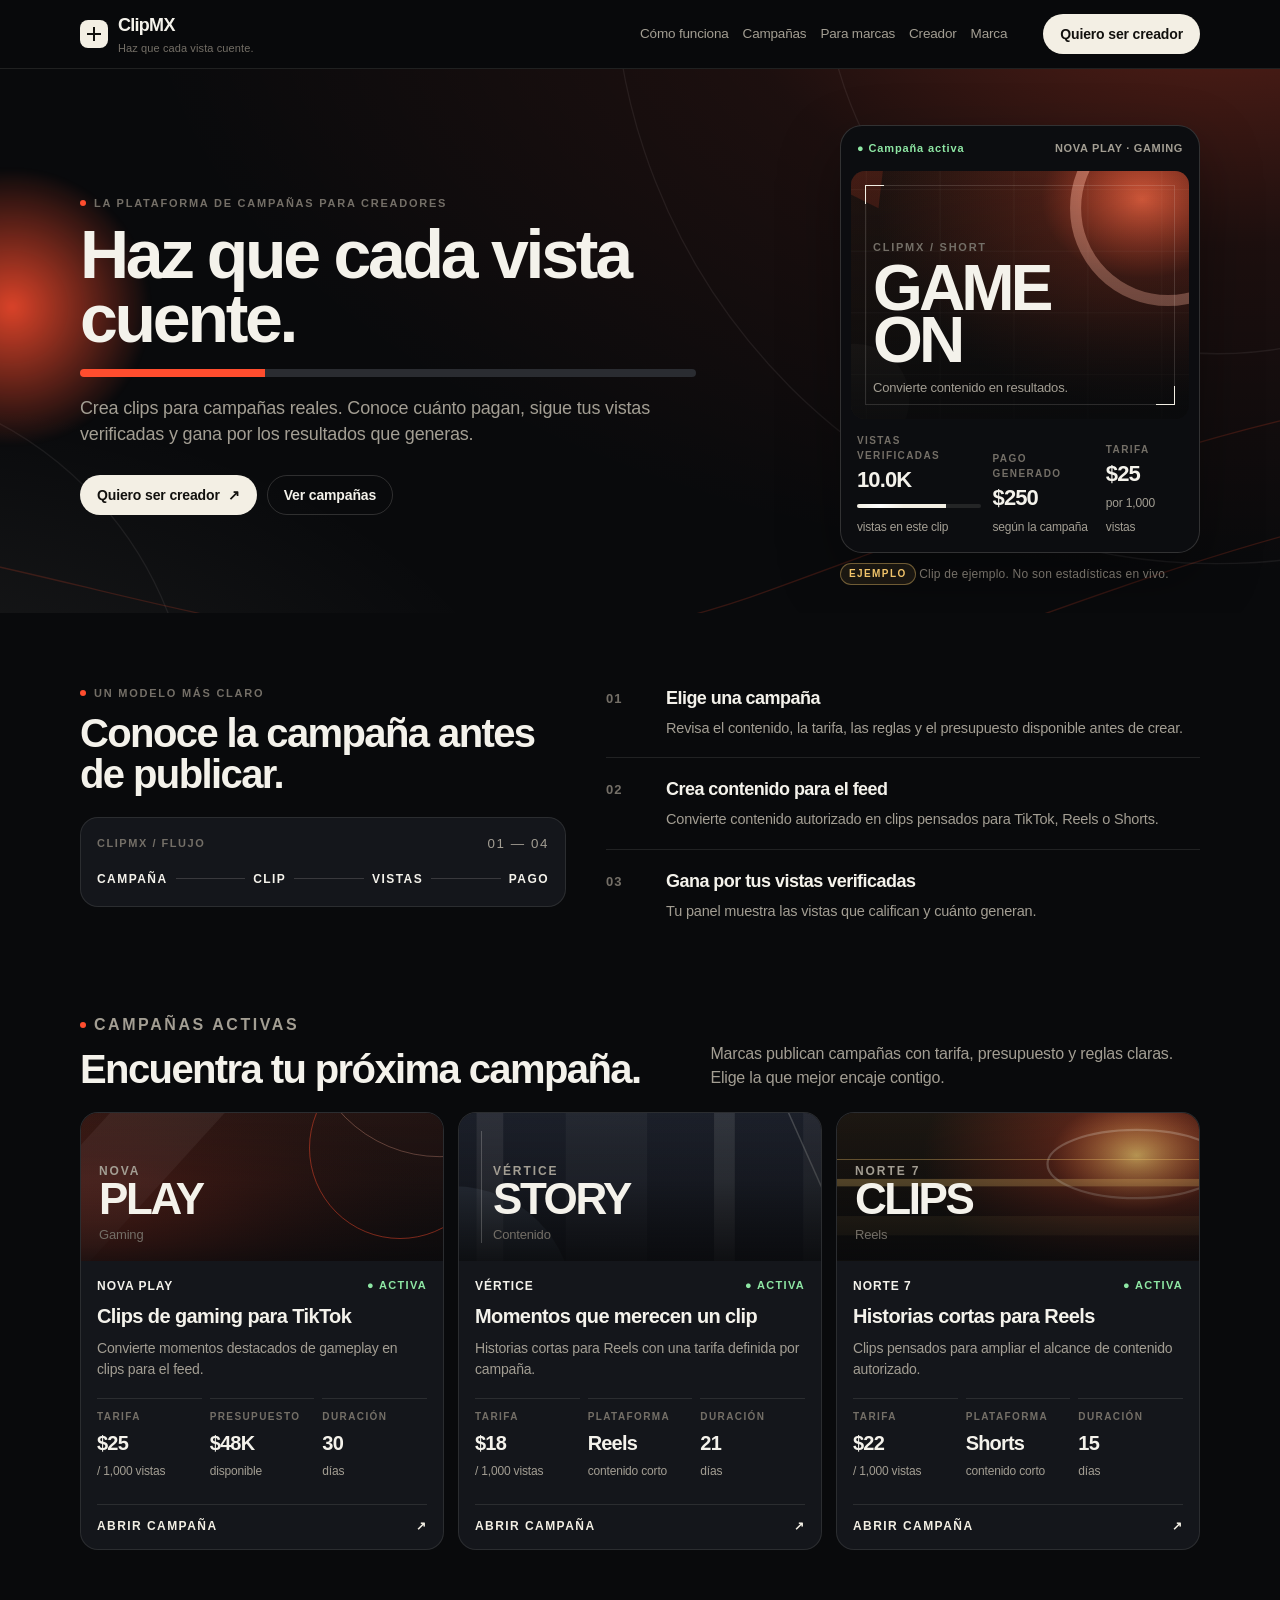
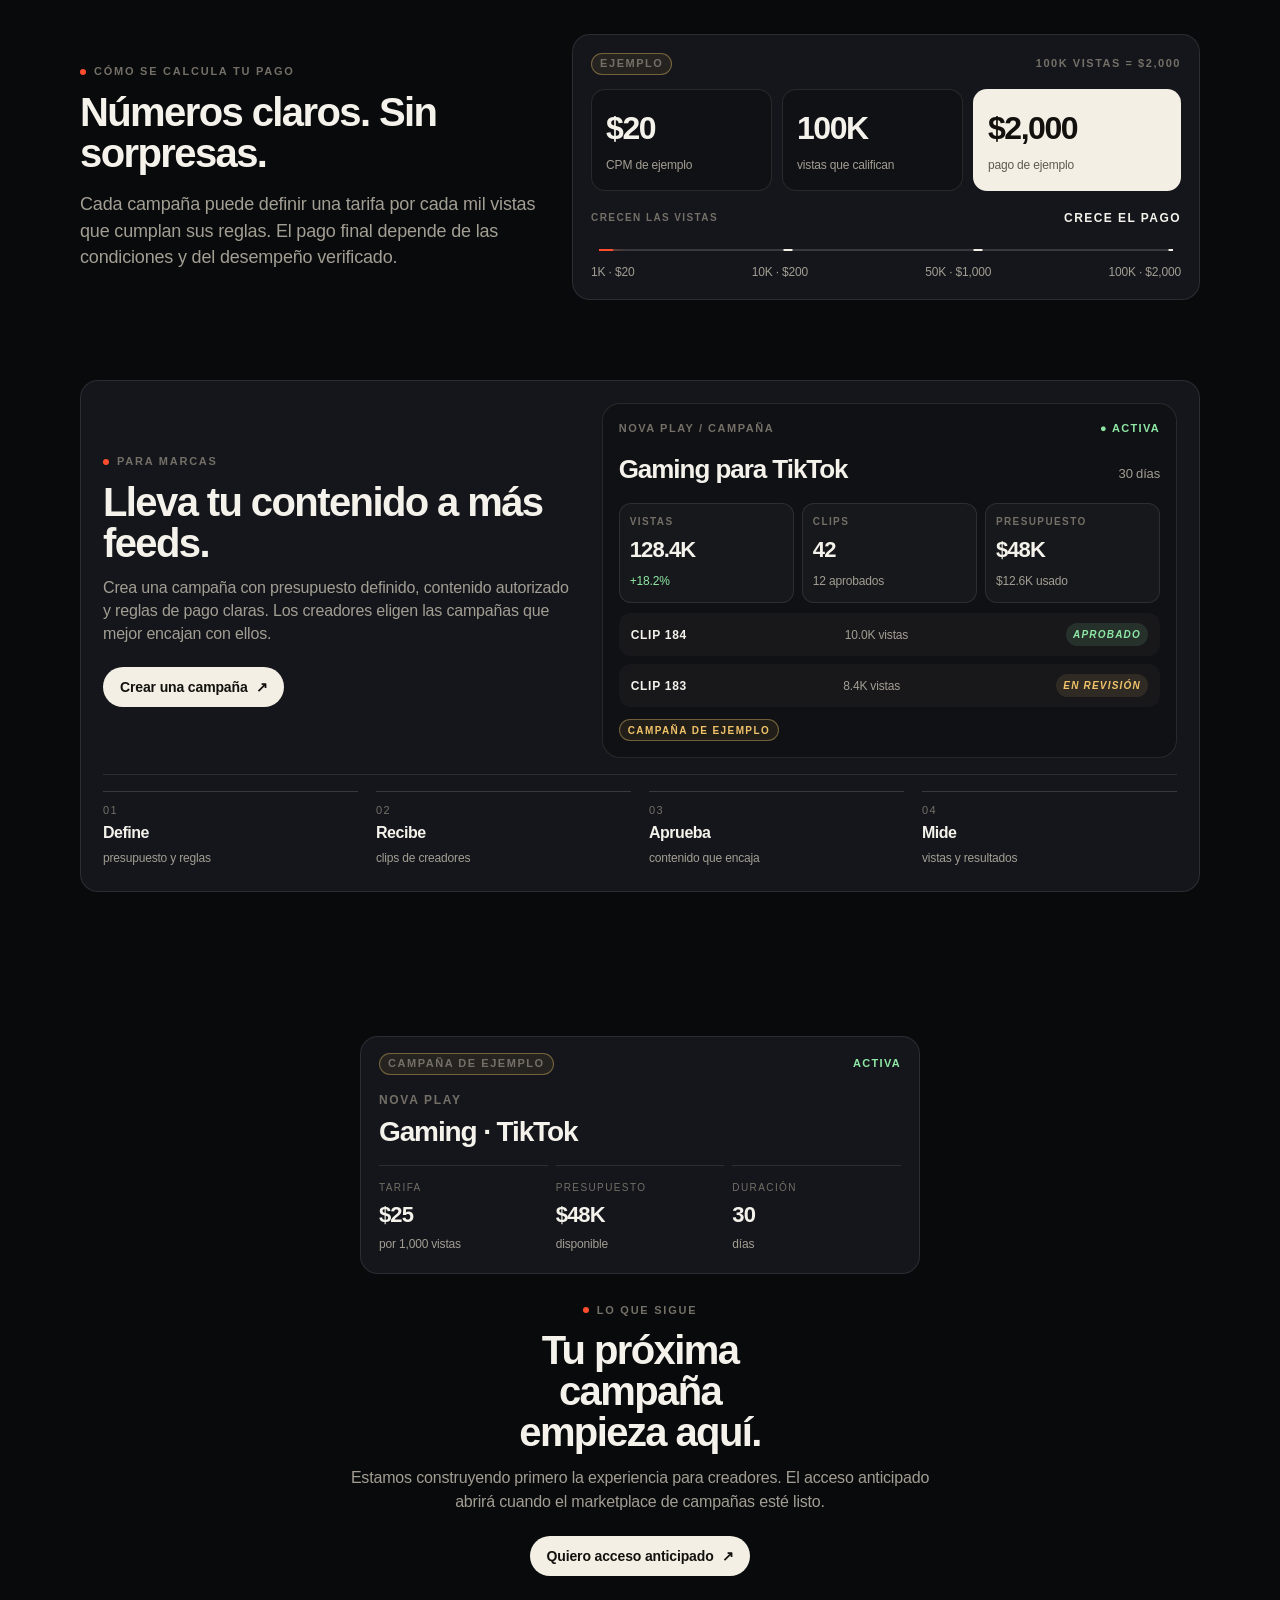
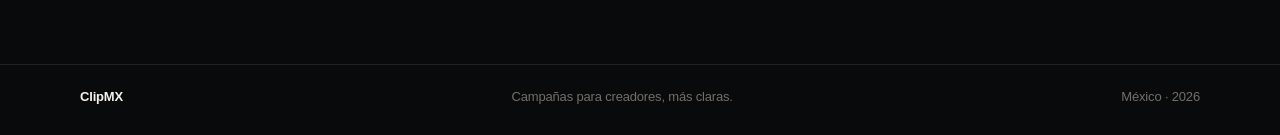
==== index.html @ 275eb9d6 "El creador envía un clip y la marca puede aprobarlo o rechazarlo." ====
<!DOCTYPE html>
<html lang="es">
<head>
  <meta charset="utf-8">
  <meta name="viewport" content="width=device-width, initial-scale=1">
  <title>ClipMX | Haz que cada vista cuente</title>
  <link rel="stylesheet" href="styles.css?v=7">
<style>
  .move-proof { height: 8px; border-radius: 99px; background: #2a2c31; overflow: hidden; margin: 18px 0 0; }
  .move-proof span { display: block; height: 100%; width: 30%; background: #ff4d2e; animation: proof 2.4s ease-in-out infinite; }
  @keyframes proof { 0% { transform: translateX(0); } 50% { transform: translateX(230%); } 100% { transform: translateX(0); } }
</style>
</head>
<body>
  <header class="site-header">
    <div class="wrap">
      <a class="brand" href="index.html" aria-label="ClipMX, inicio">
        <span class="brand-mark" aria-hidden="true">
          <svg width="14" height="14" viewBox="0 0 14 14" fill="none"><path d="M6 0h2v14H6zM0 6h14v2H0z" fill="currentColor"/></svg>
        </span>
        <span>
          <span class="brand-name">ClipMX</span>
          <span class="brand-tag">Haz que cada vista cuente.</span>
        </span>
      </a>
      <nav class="nav-links" aria-label="Principal">
        <a href="#how">Cómo funciona</a>
        <a href="#campaigns">Campañas</a>
        <a href="#brands">Para marcas</a>
        <a href="creador.html">Creador</a>
        <a href="marca.html">Marca</a>
      </nav>
      <a class="btn btn-primary header-cta" href="creador.html#campanas">Quiero ser creador</a>
    </div>
  </header>

  <main>
    <section class="hero" id="top">
      <div class="drift drift-hero" aria-hidden="true">
        <svg viewBox="0 0 1600 900" preserveAspectRatio="xMidYMid slice" xmlns="http://www.w3.org/2000/svg">
          <defs>
            <radialGradient id="heroBloom" cx="78%" cy="18%" r="52%">
              <stop offset="0%" stop-color="#ff4d2e" stop-opacity="0.34"/>
              <stop offset="46%" stop-color="#ff4d2e" stop-opacity="0.08"/>
              <stop offset="100%" stop-color="#ff4d2e" stop-opacity="0"/>
            </radialGradient>
            <radialGradient id="heroCool" cx="12%" cy="88%" r="48%">
              <stop offset="0%" stop-color="#f3efe4" stop-opacity="0.09"/>
              <stop offset="70%" stop-color="#f3efe4" stop-opacity="0"/>
            </radialGradient>
          </defs>
          <rect width="1600" height="900" fill="#090a0c"/>
          <rect width="1600" height="900" fill="url(#heroBloom)"/>
          <rect width="1600" height="900" fill="url(#heroCool)"/>
          <g fill="none" stroke="#f4f2eb" stroke-opacity="0.07">
            <circle cx="1240" cy="160" r="460"/>
            <circle cx="1240" cy="160" r="300"/>
            <circle cx="180" cy="760" r="280"/>
          </g>
          <g stroke="#ff4d2e" stroke-opacity="0.18" fill="none">
            <path d="M-40 620 C 280 520, 520 780, 900 640 S 1500 420, 1700 560"/>
            <path d="M-40 700 C 300 600, 560 860, 940 720 S 1520 500, 1700 640"/>
          </g>
        </svg>
      </div>
      <div class="wrap hero-grid">
        <div>
          <p class="kicker"><i></i>La plataforma de campañas para creadores</p>
          <h1>Haz que cada vista cuente.</h1>
          <div class="move-proof" aria-hidden="true"><span></span></div>
          <p class="lead">Crea clips para campañas reales. Conoce cuánto pagan, sigue tus vistas verificadas y gana por los resultados que generas.</p>
          <div class="actions">
            <a class="btn btn-primary" href="creador.html#campanas">Quiero ser creador <span>↗</span></a>
            <a class="btn btn-ghost" href="#campaigns">Ver campañas</a>
          </div>
        </div>
        <div class="film">
          <article class="film-card" aria-label="Clip de ejemplo, no son estadísticas en vivo">
            <div class="film-top">
              <span>● Campaña activa</span>
              <b>NOVA PLAY · GAMING</b>
            </div>
            <div class="film-scene">
              <div class="drift drift-film" aria-hidden="true">
                <svg viewBox="0 0 900 700" preserveAspectRatio="xMidYMid slice" xmlns="http://www.w3.org/2000/svg">
                  <defs>
                    <linearGradient id="filmBase" x1="0" y1="0" x2="1" y2="1">
                      <stop offset="0%" stop-color="#2a1612"/>
                      <stop offset="48%" stop-color="#14110f"/>
                      <stop offset="100%" stop-color="#0b0c0e"/>
                    </linearGradient>
                    <radialGradient id="filmOrb" cx="72%" cy="28%" r="48%">
                      <stop offset="0%" stop-color="#ff6a45" stop-opacity="0.85"/>
                      <stop offset="38%" stop-color="#ff4d2e" stop-opacity="0.22"/>
                      <stop offset="100%" stop-color="#ff4d2e" stop-opacity="0"/>
                    </radialGradient>
                  </defs>
                  <rect width="900" height="700" fill="url(#filmBase)"/>
                  <rect width="900" height="700" fill="url(#filmOrb)"/>
                  <g stroke="#f4f2eb" stroke-opacity="0.08">
                    <path d="M0 80 H900 M0 180 H900 M0 280 H900 M0 380 H900 M0 480 H900 M0 580 H900"/>
                    <path d="M80 0 V700 M200 0 V700 M320 0 V700 M440 0 V700 M560 0 V700 M680 0 V700 M800 0 V700"/>
                  </g>
                  <circle cx="690" cy="210" r="150" fill="none" stroke="#ffb199" stroke-opacity="0.45" stroke-width="18"/>
                  <circle cx="180" cy="520" r="90" fill="#f3efe4" fill-opacity="0.05"/>
                  <path d="M40 120 L240 40 L220 210 Z" fill="#ff4d2e" fill-opacity="0.16"/>
                </svg>
              </div>
              <div class="drift-veil" aria-hidden="true"></div>
              <div class="finder" aria-hidden="true"></div>
              <div class="film-copy">
                <span>CLIPMX / SHORT</span>
                <strong>GAME<br>ON</strong>
                <small>Convierte contenido en resultados.</small>
              </div>
            </div>
            <div class="film-bottom">
              <div class="metric">
                <span class="metric-label">Vistas verificadas</span>
                <strong>10.0K</strong>
                <div class="meter" aria-hidden="true"><span style="width:72%"></span></div>
                <small>vistas en este clip</small>
              </div>
              <div class="metric">
                <span class="metric-label">Pago generado</span>
                <strong>$250</strong>
                <small>según la campaña</small>
              </div>
              <div class="metric">
                <span class="metric-label">Tarifa</span>
                <strong>$25</strong>
                <small>por 1,000 vistas</small>
              </div>
            </div>
          </article>
          <p class="example-note"><span class="stamp">EJEMPLO</span> Clip de ejemplo. No son estadísticas en vivo.</p>
        </div>
      </div>
    </section>

    <section class="section" id="how">
      <div class="wrap section-intro">
        <div>
          <p class="kicker"><i></i>Un modelo más claro</p>
          <h2>Conoce la campaña antes de publicar.</h2>
          <div class="flow-card" aria-label="Flujo de ClipMX">
            <div class="flow-head">
              <span>CLIPMX / FLUJO</span>
              <small>01 — 04</small>
            </div>
            <div class="flow-track">
              <span>CAMPAÑA</span><i></i>
              <span>CLIP</span><i></i>
              <span>VISTAS</span><i></i>
              <span>PAGO</span>
            </div>
          </div>
        </div>
        <div class="steps">
          <article class="step">
            <span>01</span>
            <div>
              <h3>Elige una campaña</h3>
              <p>Revisa el contenido, la tarifa, las reglas y el presupuesto disponible antes de crear.</p>
            </div>
          </article>
          <article class="step">
            <span>02</span>
            <div>
              <h3>Crea contenido para el feed</h3>
              <p>Convierte contenido autorizado en clips pensados para TikTok, Reels o Shorts.</p>
            </div>
          </article>
          <article class="step">
            <span>03</span>
            <div>
              <h3>Gana por tus vistas verificadas</h3>
              <p>Tu panel muestra las vistas que califican y cuánto generan.</p>
            </div>
          </article>
        </div>
      </div>
    </section>

    <section class="section" id="campaigns" style="padding-top:0">
      <div class="wrap">
        <div class="split-head">
          <div>
            <p class="kicker"><i></i>Campañas activas</p>
            <h2>Encuentra tu próxima campaña.</h2>
          </div>
          <p class="quiet">Marcas publican campañas con tarifa, presupuesto y reglas claras. Elige la que mejor encaje contigo.</p>
        </div>
        <div class="cards-3">
          <a class="campaign linked" id="nova" href="campana-nova.html">
            <div class="cover cover-nova">
              <div class="drift drift-nova" aria-hidden="true">
                <svg viewBox="0 0 800 520" preserveAspectRatio="xMidYMid slice" xmlns="http://www.w3.org/2000/svg">
                  <defs>
                    <radialGradient id="novaGlow" cx="20%" cy="80%" r="70%">
                      <stop offset="0%" stop-color="#ff4d2e" stop-opacity="0.7"/>
                      <stop offset="55%" stop-color="#7a2418" stop-opacity="0.25"/>
                      <stop offset="100%" stop-color="#100c0b" stop-opacity="0"/>
                    </radialGradient>
                    <linearGradient id="novaBase" x1="0" y1="0" x2="1" y2="1">
                      <stop offset="0%" stop-color="#3a1c16"/>
                      <stop offset="100%" stop-color="#100e10"/>
                    </linearGradient>
                  </defs>
                  <rect width="800" height="520" fill="url(#novaBase)"/>
                  <rect width="800" height="520" fill="url(#novaGlow)"/>
                  <g fill="none" stroke="#ffb199" stroke-opacity="0.45">
                    <circle cx="640" cy="40" r="180"/>
                    <circle cx="640" cy="40" r="120"/>
                    <circle cx="640" cy="40" r="60"/>
                  </g>
                  <path d="M-40 420 L360 -20 L460 40 L60 480 Z" fill="#f3efe4" fill-opacity="0.06"/>
                </svg>
              </div>
              <span>NOVA</span>
              <strong>PLAY</strong>
              <em>Gaming</em>
            </div>
            <div class="campaign-body">
              <div class="meta-row">
                <span>NOVA PLAY</span>
                <b class="live">● ACTIVA</b>
              </div>
              <h3>Clips de gaming para TikTok</h3>
              <p class="blurb">Convierte momentos destacados de gameplay en clips para el feed.</p>
              <div class="data">
                <div><small>TARIFA</small><strong>$25</strong><span>/ 1,000 vistas</span></div>
                <div><small>PRESUPUESTO</small><strong>$48K</strong><span>disponible</span></div>
                <div><small>DURACIÓN</small><strong>30</strong><span>días</span></div>
              </div>
              <span class="open-link"><span>ABRIR CAMPAÑA</span><b>↗</b></span>
            </div>
          </a>
          <a class="campaign linked" id="vertice" href="campana-vertice.html">
            <div class="cover cover-vertice">
              <div class="drift drift-vertice" aria-hidden="true">
                <svg viewBox="0 0 800 520" preserveAspectRatio="xMidYMid slice" xmlns="http://www.w3.org/2000/svg">
                  <defs>
                    <linearGradient id="verticeBase" x1="0" y1="0" x2="0" y2="1">
                      <stop offset="0%" stop-color="#222733"/>
                      <stop offset="100%" stop-color="#101218"/>
                    </linearGradient>
                  </defs>
                  <rect width="800" height="520" fill="url(#verticeBase)"/>
                  <g fill="#f4f2eb">
                    <rect x="40" y="-40" width="70" height="640" fill-opacity="0.05"/>
                    <rect x="180" y="-80" width="36" height="700" fill-opacity="0.08"/>
                    <rect x="300" y="-20" width="110" height="600" fill-opacity="0.04"/>
                    <rect x="500" y="-60" width="28" height="680" fill-opacity="0.1"/>
                    <rect x="620" y="-30" width="90" height="620" fill-opacity="0.05"/>
                  </g>
                  <circle cx="150" cy="420" r="160" fill="#9eb0c8" fill-opacity="0.12"/>
                  <path d="M520 -20 L760 520" stroke="#f4f2eb" stroke-opacity="0.2" stroke-width="2"/>
                </svg>
              </div>
              <span>VÉRTICE</span>
              <strong>STORY</strong>
              <em>Contenido</em>
            </div>
            <div class="campaign-body">
              <div class="meta-row">
                <span>VÉRTICE</span>
                <b class="live">● ACTIVA</b>
              </div>
              <h3>Momentos que merecen un clip</h3>
              <p class="blurb">Historias cortas para Reels con una tarifa definida por campaña.</p>
              <div class="data">
                <div><small>TARIFA</small><strong>$18</strong><span>/ 1,000 vistas</span></div>
                <div><small>PLATAFORMA</small><strong>Reels</strong><span>contenido corto</span></div>
                <div><small>DURACIÓN</small><strong>21</strong><span>días</span></div>
              </div>
              <span class="open-link"><span>ABRIR CAMPAÑA</span><b>↗</b></span>
            </div>
          </a>
          <a class="campaign linked" id="norte" href="campana-norte.html">
            <div class="cover cover-norte">
              <div class="drift drift-norte" aria-hidden="true">
                <svg viewBox="0 0 800 520" preserveAspectRatio="xMidYMid slice" xmlns="http://www.w3.org/2000/svg">
                  <defs>
                    <linearGradient id="norteSky" x1="0" y1="0" x2="0" y2="1">
                      <stop offset="0%" stop-color="#2a2118"/>
                      <stop offset="55%" stop-color="#14110e"/>
                      <stop offset="100%" stop-color="#0d0c0b"/>
                    </linearGradient>
                    <radialGradient id="norteSun" cx="70%" cy="42%" r="36%">
                      <stop offset="0%" stop-color="#f0c36a" stop-opacity="0.85"/>
                      <stop offset="40%" stop-color="#ff4d2e" stop-opacity="0.25"/>
                      <stop offset="100%" stop-color="#ff4d2e" stop-opacity="0"/>
                    </radialGradient>
                  </defs>
                  <rect width="800" height="520" fill="url(#norteSky)"/>
                  <rect width="800" height="520" fill="url(#norteSun)"/>
                  <g fill="#f0c36a">
                    <rect x="-40" y="250" width="900" height="10" fill-opacity="0.35"/>
                    <rect x="-40" y="300" width="900" height="26" fill-opacity="0.12"/>
                    <rect x="-40" y="360" width="900" height="8" fill-opacity="0.28"/>
                    <rect x="-40" y="410" width="900" height="48" fill-opacity="0.08"/>
                  </g>
                  <ellipse cx="560" cy="230" rx="120" ry="46" fill="none" stroke="#f3efe4" stroke-opacity="0.25" stroke-width="3"/>
                </svg>
              </div>
              <span>NORTE 7</span>
              <strong>CLIPS</strong>
              <em>Reels</em>
            </div>
            <div class="campaign-body">
              <div class="meta-row">
                <span>NORTE 7</span>
                <b class="live">● ACTIVA</b>
              </div>
              <h3>Historias cortas para Reels</h3>
              <p class="blurb">Clips pensados para ampliar el alcance de contenido autorizado.</p>
              <div class="data">
                <div><small>TARIFA</small><strong>$22</strong><span>/ 1,000 vistas</span></div>
                <div><small>PLATAFORMA</small><strong>Shorts</strong><span>contenido corto</span></div>
                <div><small>DURACIÓN</small><strong>15</strong><span>días</span></div>
              </div>
              <span class="open-link"><span>ABRIR CAMPAÑA</span><b>↗</b></span>
            </div>
          </a>
        </div>
      </div>
    </section>

    <section class="section" id="earnings" style="padding-top:12px">
      <div class="wrap earn-grid">
        <div>
          <p class="kicker"><i></i>Cómo se calcula tu pago</p>
          <h2>Números claros. Sin sorpresas.</h2>
          <p class="lead">Cada campaña puede definir una tarifa por cada mil vistas que cumplan sus reglas. El pago final depende de las condiciones y del desempeño verificado.</p>
        </div>
        <div class="panel rate-board">
          <div class="flow-head" style="margin-bottom:14px">
            <span class="stamp">EJEMPLO</span>
            <span>100K vistas = $2,000</span>
          </div>
          <div class="rate-grid">
            <div class="rate-cell"><strong>$20</strong><small>CPM de ejemplo</small></div>
            <div class="rate-cell"><strong>100K</strong><small>vistas que califican</small></div>
            <div class="rate-cell rate-total"><strong>$2,000</strong><small>pago de ejemplo</small></div>
          </div>
          <div class="scale">
            <div class="scale-head"><span>Crecen las vistas</span><b>CRECE EL PAGO</b></div>
            <div class="scale-track" aria-hidden="true"><i></i><i></i><i></i><i></i></div>
            <div class="scale-labels">
              <span>1K · $20</span>
              <span>10K · $200</span>
              <span>50K · $1,000</span>
              <span>100K · $2,000</span>
            </div>
          </div>
        </div>
      </div>
    </section>

    <section class="section" id="brands" style="padding-top:8px">
      <div class="wrap panel brand-block">
        <div class="brand-grid">
          <div class="brand-copy">
            <p class="kicker"><i></i>Para marcas</p>
            <h2>Lleva tu contenido a más feeds.</h2>
            <p class="lead">Crea una campaña con presupuesto definido, contenido autorizado y reglas de pago claras. Los creadores eligen las campañas que mejor encajan con ellos.</p>
            <a class="btn btn-primary" href="crear-campana.html">Crear una campaña <span>↗</span></a>
          </div>
          <div class="mini" aria-label="Campaña de ejemplo de NOVA PLAY">
            <div class="mini-top">
              <span>NOVA PLAY / CAMPAÑA</span>
              <b class="live">● ACTIVA</b>
            </div>
            <div class="mini-title">
              <strong>Gaming para TikTok</strong>
              <span>30 días</span>
            </div>
            <div class="mini-metrics">
              <div><small>VISTAS</small><strong>128.4K</strong><span class="delta">+18.2%</span></div>
              <div><small>CLIPS</small><strong>42</strong><span>12 aprobados</span></div>
              <div><small>PRESUPUESTO</small><strong>$48K</strong><span>$12.6K usado</span></div>
            </div>
            <div class="clip-list">
              <div class="clip-row"><b>CLIP 184</b><span>10.0K vistas</span><em class="badge badge-ok">APROBADO</em></div>
              <div class="clip-row"><b>CLIP 183</b><span>8.4K vistas</span><em class="badge badge-wait">EN REVISIÓN</em></div>
            </div>
            <p class="example-note" style="margin-top:12px"><span class="stamp">CAMPAÑA DE EJEMPLO</span></p>
          </div>
        </div>
        <div class="brand-flow">
          <div><span>01</span><strong>Define</strong><small>presupuesto y reglas</small></div>
          <i></i>
          <div><span>02</span><strong>Recibe</strong><small>clips de creadores</small></div>
          <i></i>
          <div><span>03</span><strong>Aprueba</strong><small>contenido que encaja</small></div>
          <i></i>
          <div><span>04</span><strong>Mide</strong><small>vistas y resultados</small></div>
        </div>
      </div>
    </section>

    <section class="section close" id="join">
      <div class="wrap">
        <article class="close-card" aria-label="Campaña de ejemplo">
          <div class="close-top">
            <span class="stamp">CAMPAÑA DE EJEMPLO</span>
            <b class="live">ACTIVA</b>
          </div>
          <div class="close-title">
            <span>NOVA PLAY</span>
            <strong>Gaming · TikTok</strong>
          </div>
          <div class="close-stats">
            <div><small>TARIFA</small><strong>$25</strong><span>por 1,000 vistas</span></div>
            <div><small>PRESUPUESTO</small><strong>$48K</strong><span>disponible</span></div>
            <div><small>DURACIÓN</small><strong>30</strong><span>días</span></div>
          </div>
        </article>
        <p class="kicker" style="justify-content:center"><i></i>Lo que sigue</p>
        <h2>Tu próxima campaña empieza aquí.</h2>
        <p class="quiet">Estamos construyendo primero la experiencia para creadores. El acceso anticipado abrirá cuando el marketplace de campañas esté listo.</p>
        <a class="btn btn-primary" href="mailto:hello@clipmx.mx">Quiero acceso anticipado <span>↗</span></a>
      </div>
    </section>
  </main>

  <footer class="site-footer">
    <div class="wrap">
      <strong>ClipMX</strong>
      <span>Campañas para creadores, más claras.</span>
      <span>México · 2026</span>
    </div>
  </footer>
</body>
</html>
---- styles.css ----
:root {
  --bg: #090a0c;
  --bg-raise: #101114;
  --card: #14161b;
  --card-2: #1b1e24;
  --line: rgba(244, 242, 235, 0.1);
  --line-strong: rgba(244, 242, 235, 0.16);
  --text: #f4f2eb;
  --muted: #a39e93;
  --faint: #746f67;
  --ember: #ff4d2e;
  --good: #8ee7a4;
  --good-dim: rgba(142, 231, 164, 0.12);
  --review: #f0c36a;
  --paper: #f3efe4;
  --ink: #12110e;
  --danger: #ff8b78;
  --sans: Geist, "IBM Plex Sans", "Liberation Sans", sans-serif;
  --max: 1120px;
  --radius: 18px;
  --shadow: 0 24px 60px rgba(0, 0, 0, 0.35);
}

* { box-sizing: border-box; }
html { background: var(--bg); color-scheme: dark; }
body {
  margin: 0;
  min-height: 100vh;
  background:
    radial-gradient(900px 420px at 100% -10%, rgba(255, 77, 46, 0.08), transparent 60%),
    var(--bg);
  color: var(--text);
  font-family: var(--sans);
  font-size: 16px;
  line-height: 1.5;
  letter-spacing: -0.011em;
  -webkit-font-smoothing: antialiased;
}
a { color: inherit; text-decoration: none; }
button { font: inherit; color: inherit; background: none; border: 0; padding: 0; cursor: pointer; }
h1, h2, h3, p { margin: 0; }
strong { font-weight: 620; }

.wrap {
  width: min(var(--max), calc(100% - 64px));
  margin: 0 auto;
}

.kicker {
  display: flex;
  align-items: center;
  gap: 8px;
  margin: 0 0 12px;
  color: var(--faint);
  font-size: 11px;
  font-weight: 620;
  letter-spacing: 0.16em;
  text-transform: uppercase;
}
.kicker i {
  width: 6px;
  height: 6px;
  border-radius: 99px;
  background: var(--ember);
  display: inline-block;
}

h1 {
  font-size: 68px;
  line-height: 0.94;
  font-weight: 560;
  letter-spacing: -0.048em;
}
h2 {
  font-size: 40px;
  line-height: 1.02;
  font-weight: 560;
  letter-spacing: -0.04em;
}
.lead {
  max-width: 42rem;
  margin-top: 18px;
  color: var(--muted);
  font-size: 18px;
  line-height: 1.45;
}

.site-header {
  position: sticky;
  top: 0;
  z-index: 20;
  backdrop-filter: blur(16px);
  background: rgba(9, 10, 12, 0.82);
  border-bottom: 1px solid var(--line);
}
.site-header .wrap {
  height: 68px;
  display: flex;
  align-items: center;
  gap: 28px;
}
.brand {
  display: flex;
  align-items: center;
  gap: 10px;
  flex: 0 0 auto;
}
.brand-mark {
  width: 28px;
  height: 28px;
  border-radius: 8px;
  background: var(--paper);
  color: var(--ink);
  display: grid;
  place-items: center;
}
.brand-name {
  font-weight: 640;
  letter-spacing: -0.04em;
  font-size: 18px;
}
.brand-tag {
  display: block;
  margin-top: 1px;
  color: var(--faint);
  font-size: 11px;
  letter-spacing: 0.01em;
  font-weight: 450;
}
.nav-links {
  display: flex;
  align-items: center;
  gap: 14px;
  margin-left: auto;
}
.nav-links a {
  color: var(--muted);
  font-size: 13.5px;
  font-weight: 500;
  white-space: nowrap;
}
.nav-links a.active,
.nav-links a:hover { color: var(--text); }
.header-cta { margin-left: 8px; }

.btn {
  display: inline-flex;
  align-items: center;
  gap: 8px;
  height: 40px;
  padding: 0 16px;
  border-radius: 999px;
  font-size: 14px;
  font-weight: 600;
  letter-spacing: -0.01em;
  border: 1px solid transparent;
  white-space: nowrap;
}
.btn-primary { background: var(--paper); color: var(--ink); }
.btn-ghost { border-color: var(--line-strong); color: var(--text); background: transparent; }
.btn-danger { border-color: rgba(255, 139, 120, 0.45); color: var(--danger); }
.btn-small { height: 34px; padding: 0 12px; font-size: 13px; }

.hero { padding: 56px 0 28px; }
.hero-grid {
  display: grid;
  grid-template-columns: minmax(0, 1.15fr) minmax(320px, 0.85fr);
  gap: 48px;
  align-items: center;
}
.actions { display: flex; gap: 10px; margin-top: 28px; }

.film {
  justify-self: end;
  width: min(100%, 360px);
}
.film-card {
  background: #0c0d10;
  border: 1px solid var(--line-strong);
  border-radius: 22px;
  box-shadow: var(--shadow);
  overflow: hidden;
}
.film-top, .film-bottom {
  display: flex;
  justify-content: space-between;
  gap: 12px;
  padding: 14px 16px;
}
.film-top { align-items: center; font-size: 11px; letter-spacing: 0.08em; }
.film-top span { color: var(--good); font-weight: 650; }
.film-top b { color: var(--muted); font-weight: 560; letter-spacing: 0.06em; }
.film-scene {
  position: relative;
  height: 248px;
  margin: 0 10px;
  border-radius: 14px;
  background:
    linear-gradient(180deg, rgba(255,255,255,0.04), transparent 28%),
    repeating-linear-gradient(90deg, rgba(255,255,255,0.035) 0 1px, transparent 1px 56px),
    #101114;
  overflow: hidden;
}
.finder {
  position: absolute;
  inset: 14px;
  border: 1px solid rgba(244, 242, 235, 0.14);
}
.finder::before, .finder::after {
  content: "";
  position: absolute;
  width: 18px;
  height: 18px;
  border: 1.5px solid var(--paper);
}
.finder::before { top: -1px; left: -1px; border-right: 0; border-bottom: 0; }
.finder::after { right: -1px; bottom: -1px; border-left: 0; border-top: 0; }
.film-copy { position: absolute; left: 22px; bottom: 20px; }
.film-copy span {
  display: block;
  color: var(--faint);
  font-size: 11px;
  letter-spacing: 0.16em;
  font-weight: 620;
}
.film-copy strong {
  display: block;
  margin: 6px 0 8px;
  font-size: 64px;
  line-height: 0.82;
  letter-spacing: -0.06em;
  font-weight: 600;
}
.film-copy small { color: var(--muted); font-size: 13px; }
.film-bottom { align-items: flex-end; }
.metric { min-width: 0; }
.metric em, .metric small, .rate-cell small, .data small, .stat small, .cover em {
  font-style: normal;
}
.metric-label, .data small, .mini small, .scale-head span {
  display: block;
  color: var(--faint);
  font-size: 10px;
  letter-spacing: 0.14em;
  font-weight: 640;
  text-transform: uppercase;
}
.metric strong { display: block; font-size: 22px; letter-spacing: -0.04em; font-variant-numeric: tabular-nums; }
.metric small, .rate-cell small { color: var(--muted); font-size: 12px; }
.meter {
  height: 4px;
  margin: 8px 0 6px;
  border-radius: 99px;
  background: rgba(244, 242, 235, 0.1);
  overflow: hidden;
}
.meter > span {
  display: block;
  height: 100%;
  width: 0;
  background: var(--paper);
}
.example-note {
  margin-top: 10px;
  color: var(--faint);
  font-size: 12px;
  letter-spacing: 0.02em;
}
.stamp {
  display: inline-flex;
  align-items: center;
  gap: 6px;
  height: 22px;
  padding: 0 8px;
  border-radius: 99px;
  border: 1px solid rgba(240, 195, 106, 0.4);
  color: var(--review);
  background: rgba(240, 195, 106, 0.08);
  font-size: 10px;
  font-weight: 680;
  letter-spacing: 0.14em;
}

.section { padding: 72px 0; }
.section-intro {
  display: grid;
  grid-template-columns: 0.9fr 1.1fr;
  gap: 40px;
  align-items: start;
}
.flow-card, .panel, .stat, .campaign, .empty, .payout-card, .mini, .close-card {
  background: var(--card);
  border: 1px solid var(--line);
  border-radius: var(--radius);
}
.flow-card { padding: 16px 16px 18px; margin-top: 22px; }
.flow-head, .scale-head, .mini-top, .close-top, .section-head, .campaign-head {
  display: flex;
  justify-content: space-between;
  align-items: center;
  gap: 12px;
}
.flow-head span, .mini-top span, .close-top span {
  color: var(--faint);
  font-size: 11px;
  letter-spacing: 0.14em;
  font-weight: 650;
  text-transform: uppercase;
}
.flow-head small { color: var(--muted); letter-spacing: 0.12em; }
.flow-track {
  display: grid;
  grid-template-columns: auto 1fr auto 1fr auto 1fr auto;
  gap: 8px;
  align-items: center;
  margin-top: 16px;
  color: var(--text);
  font-size: 12px;
  font-weight: 650;
  letter-spacing: 0.12em;
}
.flow-track i {
  height: 1px;
  background: var(--line-strong);
}
.steps { display: flex; flex-direction: column; }
.step {
  display: grid;
  grid-template-columns: 52px 1fr;
  gap: 8px;
  padding: 18px 0;
  border-top: 1px solid var(--line);
}
.step:first-child { border-top: 0; padding-top: 0; }
.step > span {
  color: var(--faint);
  font-size: 13px;
  font-weight: 640;
  letter-spacing: 0.08em;
  padding-top: 4px;
}
.step h3 { font-size: 18px; letter-spacing: -0.03em; font-weight: 580; }
.step p { margin-top: 6px; color: var(--muted); font-size: 14.5px; }

.split-head {
  display: grid;
  grid-template-columns: 1.1fr 0.9fr;
  gap: 32px;
  align-items: end;
  margin-bottom: 22px;
}
.split-head p, .quiet { color: var(--muted); font-size: 16px; }

.cards-3 {
  display: grid;
  grid-template-columns: repeat(3, 1fr);
  gap: 14px;
}
.campaign { overflow: hidden; display: flex; flex-direction: column; min-height: 100%; }
.campaign.linked:hover { border-color: var(--line-strong); }
.cover {
  position: relative;
  height: 148px;
  padding: 16px 18px;
  display: flex;
  flex-direction: column;
  justify-content: flex-end;
  background: #101114;
  overflow: hidden;
}
.cover span {
  color: var(--muted);
  font-size: 12px;
  letter-spacing: 0.16em;
  font-weight: 650;
}
.cover strong {
  font-size: 44px;
  line-height: 0.88;
  letter-spacing: -0.055em;
  font-weight: 580;
}
.cover em { color: var(--faint); font-size: 13px; margin-top: 6px; }
.cover-nova { background: linear-gradient(160deg, #241612 0%, #101114 58%); }
.cover-nova::after, .cover-vertice::after, .cover-norte::after {
  content: "";
  position: absolute;
  pointer-events: none;
}
.cover-nova::after {
  width: 180px; height: 180px; border-radius: 50%;
  border: 1px solid rgba(255, 77, 46, 0.45);
  right: -48px; top: -56px;
}
.cover-vertice { background: linear-gradient(180deg, #1a1c22, #101114); }
.cover-vertice::after {
  left: 22px; top: 18px; bottom: 18px; width: 1px;
  background: rgba(244, 242, 235, 0.22);
}
.cover-vertice span, .cover-vertice strong, .cover-vertice em { padding-left: 16px; }
.cover-norte { background: linear-gradient(200deg, #1c1914, #101114 60%); }
.cover-norte::after {
  left: 0; right: 0; top: 46px; height: 1px;
  background: rgba(240, 195, 106, 0.35);
}
.campaign-body { padding: 16px 16px 14px; display: flex; flex-direction: column; gap: 10px; flex: 1; }
.meta-row, .card-bottom, .user-chip, .status-row, .budget-top, .payout-line {
  display: flex;
  justify-content: space-between;
  align-items: center;
  gap: 10px;
}
.meta-row span { font-size: 12px; letter-spacing: 0.08em; font-weight: 650; }
.live {
  color: var(--good);
  font-size: 11px;
  letter-spacing: 0.12em;
  font-weight: 680;
  white-space: nowrap;
}
.campaign-body h3 { font-size: 20px; letter-spacing: -0.03em; font-weight: 580; line-height: 1.15; }
.campaign-body .blurb { color: var(--muted); font-size: 14px; }
.data {
  display: grid;
  grid-template-columns: repeat(3, 1fr);
  gap: 8px;
  margin-top: auto;
  padding-top: 8px;
}
.data div {
  padding-top: 10px;
  border-top: 1px solid var(--line);
}
.data strong {
  display: block;
  margin-top: 4px;
  font-size: 20px;
  letter-spacing: -0.04em;
  font-variant-numeric: tabular-nums;
}
.data span { color: var(--muted); font-size: 12px; }
.open-link {
  display: flex;
  justify-content: space-between;
  margin-top: 12px;
  padding-top: 12px;
  border-top: 1px solid var(--line);
  color: var(--paper);
  font-size: 12px;
  letter-spacing: 0.12em;
  font-weight: 680;
}

.earn-grid {
  display: grid;
  grid-template-columns: 0.85fr 1.15fr;
  gap: 28px;
  align-items: center;
}
.rate-board { padding: 18px; }
.rate-grid {
  display: grid;
  grid-template-columns: 1fr 1fr 1.15fr;
  gap: 10px;
}
.rate-cell {
  padding: 14px;
  border-radius: 14px;
  background: var(--bg-raise);
  border: 1px solid var(--line);
}
.rate-cell strong {
  display: block;
  font-size: 32px;
  letter-spacing: -0.045em;
  font-variant-numeric: tabular-nums;
}
.rate-total { background: var(--paper); color: var(--ink); border-color: transparent; }
.rate-total small, .rate-total .metric-label { color: #5e5a52; }
.scale { margin-top: 18px; }
.scale-head b { font-size: 12px; letter-spacing: 0.12em; }
.scale-track {
  position: relative;
  height: 2px;
  margin: 22px 8px 12px;
  background: var(--line-strong);
}
.scale-track i {
  position: absolute;
  top: 50%;
  width: 9px;
  height: 9px;
  border-radius: 50%;
  background: var(--paper);
  transform: translate(-50%, -50%);
}
.scale-track i:nth-child(1) { left: 0; }
.scale-track i:nth-child(2) { left: 33%; }
.scale-track i:nth-child(3) { left: 66%; }
.scale-track i:nth-child(4) { left: 100%; }
.scale-labels {
  display: flex;
  justify-content: space-between;
  color: var(--muted);
  font-size: 12px;
  font-variant-numeric: tabular-nums;
}

.brand-block { padding: 22px; }
.brand-grid {
  display: grid;
  grid-template-columns: 0.9fr 1.1fr;
  gap: 28px;
  align-items: center;
}
.brand-copy .lead { font-size: 16px; margin-top: 12px; }
.brand-copy .btn { margin-top: 22px; }
.mini { padding: 16px; background: #101114; }
.mini-title {
  display: flex;
  justify-content: space-between;
  align-items: baseline;
  margin: 14px 0;
}
.mini-title strong { font-size: 26px; letter-spacing: -0.04em; }
.mini-title span { color: var(--muted); font-size: 13px; }
.mini-metrics {
  display: grid;
  grid-template-columns: repeat(3, 1fr);
  gap: 8px;
}
.mini-metrics div {
  padding: 10px;
  border-radius: 12px;
  background: rgba(255,255,255,0.03);
  border: 1px solid var(--line);
}
.mini-metrics strong {
  display: block;
  margin: 4px 0 2px;
  font-size: 22px;
  letter-spacing: -0.04em;
  font-variant-numeric: tabular-nums;
}
.mini-metrics span, .clip-row span { color: var(--muted); font-size: 12px; }
.delta { color: var(--good) !important; }
.clip-list { margin-top: 10px; display: flex; flex-direction: column; gap: 8px; }
.clip-row {
  display: grid;
  grid-template-columns: 88px 1fr auto;
  gap: 8px;
  align-items: center;
  padding: 10px 12px;
  border-radius: 12px;
  background: rgba(255,255,255,0.03);
  font-size: 13px;
}
.clip-row b { letter-spacing: 0.06em; font-size: 12px; }
.badge {
  font-size: 10px;
  letter-spacing: 0.12em;
  font-weight: 700;
  padding: 4px 7px;
  border-radius: 99px;
}
.badge-ok { color: var(--good); background: var(--good-dim); }
.badge-wait { color: var(--review); background: rgba(240, 195, 106, 0.1); }
.brand-flow {
  display: grid;
  grid-template-columns: repeat(4, 1fr);
  gap: 18px;
  align-items: start;
  margin-top: 16px;
  padding-top: 16px;
  border-top: 1px solid var(--line);
}
.brand-flow div { padding-top: 10px; border-top: 1px solid var(--line-strong); }
.brand-flow div span {
  display: block;
  color: var(--faint);
  font-size: 11px;
  letter-spacing: 0.12em;
}
.brand-flow strong { display: block; margin-top: 2px; font-size: 16px; letter-spacing: -0.03em; }
.brand-flow small { color: var(--muted); font-size: 12px; }
.brand-flow i { display: none; }

.close { text-align: center; padding-bottom: 88px; }
.close-card {
  width: min(560px, 100%);
  margin: 0 auto 28px;
  padding: 16px 18px 18px;
  text-align: left;
}
.close h2 { max-width: 14ch; margin: 0 auto; }
.close .quiet { max-width: 38rem; margin: 14px auto 0; }
.close .btn { margin-top: 22px; }
.close-title { margin: 12px 0; }
.close-title span { color: var(--faint); letter-spacing: 0.14em; font-size: 12px; font-weight: 680; }
.close-title strong { display: block; font-size: 28px; letter-spacing: -0.04em; }
.close-stats { display: grid; grid-template-columns: repeat(3, 1fr); gap: 8px; }
.close-stats div { padding-top: 8px; border-top: 1px solid var(--line); }
.close-stats small { color: var(--faint); font-size: 10px; letter-spacing: 0.14em; }
.close-stats strong { display: block; font-size: 22px; letter-spacing: -0.04em; }
.close-stats span { color: var(--muted); font-size: 12px; }

.site-footer {
  border-top: 1px solid var(--line);
  padding: 22px 0 28px;
}
.site-footer .wrap, .dash-footer {
  display: flex;
  justify-content: space-between;
  gap: 16px;
  color: var(--faint);
  font-size: 13px;
}
.site-footer strong { color: var(--text); font-weight: 640; }

.dash { padding: 36px 0 64px; }
.welcome {
  display: flex;
  justify-content: space-between;
  align-items: flex-end;
  gap: 24px;
  margin-bottom: 22px;
}
.welcome h1 { font-size: 52px; }
.welcome p { margin-top: 10px; color: var(--muted); max-width: 40rem; }
.stats {
  display: grid;
  grid-template-columns: repeat(4, 1fr);
  gap: 12px;
}
.stat { padding: 16px 16px 14px; }
.stat span {
  display: block;
  color: var(--faint);
  font-size: 11px;
  letter-spacing: 0.14em;
  font-weight: 650;
  text-transform: uppercase;
}
.stat strong {
  display: block;
  margin: 10px 0 4px;
  font-size: 34px;
  letter-spacing: -0.045em;
  font-variant-numeric: tabular-nums;
  font-weight: 560;
}
.stat small { color: var(--muted); font-size: 13px; }

.block { margin-top: 28px; }
.section-head { margin-bottom: 14px; align-items: flex-end; }
.section-head h2 { font-size: 28px; }
.section-head p { color: var(--muted); margin-top: 6px; }

.tabs { display: flex; gap: 6px; padding: 4px; border-radius: 999px; border: 1px solid var(--line); background: rgba(255,255,255,0.02); }
.tabs button {
  height: 32px;
  padding: 0 12px;
  border-radius: 999px;
  color: var(--muted);
  font-size: 13px;
  font-weight: 580;
}
.tabs button.active { background: var(--paper); color: var(--ink); }

.offer { padding: 16px; display: flex; flex-direction: column; gap: 12px; min-height: 100%; }
.offer.featured { border-color: rgba(255, 77, 46, 0.55); }
.offer-top span:first-child { font-weight: 680; letter-spacing: 0.08em; font-size: 12px; }
.tag {
  color: var(--muted);
  border: 1px solid var(--line);
  border-radius: 99px;
  padding: 3px 8px;
  font-size: 12px;
}
.offer h3 { font-size: 22px; letter-spacing: -0.035em; font-weight: 560; line-height: 1.15; }
.rate strong { font-size: 28px; letter-spacing: -0.04em; display: block; }
.rate span, .offer-bottom span { color: var(--muted); font-size: 13px; }
.offer-bottom {
  display: flex;
  flex-direction: column;
  align-items: flex-start;
  gap: 8px;
  margin-top: auto;
  padding-top: 12px;
  border-top: 1px solid var(--line);
}
.offer-bottom a { font-weight: 640; }
.offer-bottom a { color: var(--paper); font-size: 13px; font-weight: 620; white-space: nowrap; }

.payout {
  display: grid;
  grid-template-columns: 1fr 1fr;
  gap: 22px;
  align-items: center;
}
.payout-card { padding: 18px; }
.payout-line { font-size: 14px; }
.payout-line b { font-variant-numeric: tabular-nums; font-size: 18px; }
.payout-line.muted { color: var(--muted); margin-top: 8px; }
.payout-card .meter { height: 8px; margin: 14px 0 0; }

.campaign-panel { padding: 18px 18px 16px; }
.campaign-panel h2 { font-size: 32px; margin-top: 4px; }
.subline { color: var(--muted); margin-top: 4px; }
.controls { display: flex; align-items: center; gap: 8px; }
.budget { margin-top: 18px; }
.budget-top span { color: var(--muted); }
.budget-top strong { font-variant-numeric: tabular-nums; letter-spacing: -0.03em; }
.budget .fine, .review-ok span { color: var(--muted); font-size: 13px; }
.budget .fine { display: block; margin-top: 8px; }

.review-ok {
  display: flex;
  align-items: center;
  gap: 8px;
  padding: 12px 14px;
  border-radius: 14px;
  background: var(--good-dim);
  border: 1px solid rgba(142, 231, 164, 0.2);
  margin-bottom: 12px;
}
.review-ok strong { font-size: 14px; }
.dot {
  width: 8px; height: 8px; border-radius: 99px; background: var(--good); flex: 0 0 auto;
}
.empty {
  padding: 42px 24px;
  text-align: center;
  border-style: dashed;
}
.empty h3 { font-size: 20px; letter-spacing: -0.03em; }
.empty p { color: var(--muted); margin-top: 6px; }

.user-chip {
  margin-left: 8px;
  height: 36px;
  padding: 0 10px 0 4px;
  border-radius: 999px;
  border: 1px solid var(--line);
  gap: 8px;
  color: var(--text);
  font-size: 13px;
  font-weight: 580;
}
.avatar {
  width: 26px; height: 26px; border-radius: 50%;
  display: grid; place-items: center;
  background: var(--paper); color: var(--ink);
  font-size: 11px; font-weight: 720;
}
.chev { color: var(--faint); }

.dash-footer {
  margin-top: 36px;
  padding-top: 18px;
  border-top: 1px solid var(--line);
}
.dash-footer a { color: var(--muted); }


/* Moving backgrounds: slow Ken Burns on the hero and campaign covers. */
.hero { position: relative; overflow: hidden; }
.hero-grid { position: relative; z-index: 1; }

.drift {
  position: absolute;
  inset: -32%;
  z-index: 0;
  pointer-events: none;
  transform-origin: 50% 45%;
  animation: kenburns 8s ease-in-out infinite;
  will-change: transform;
}
.drift svg { width: 100%; height: 100%; display: block; }
.drift-hero { animation-delay: -1s; }
.drift-film { animation-delay: -3s; transform-origin: 70% 30%; }
.drift-nova { animation-delay: 0s; transform-origin: 20% 80%; }
.drift-vertice { animation-delay: -2.5s; transform-origin: 40% 20%; }
.drift-norte { animation-delay: -5s; transform-origin: 80% 40%; }

.film-card { animation: card-glow 8s ease-in-out infinite; }
.film .meter { position: relative; }
.film .meter::after {
  content: "";
  position: absolute;
  top: 0;
  bottom: 0;
  left: 0;
  width: 38%;
  border-radius: inherit;
  background: linear-gradient(90deg, transparent, rgba(255, 255, 255, 0.95), transparent);
  animation: meter-sweep 8s linear infinite;
}

.drift-veil {
  position: absolute;
  inset: 0;
  z-index: 1;
  pointer-events: none;
  background: linear-gradient(180deg, rgba(9, 10, 12, 0.02) 0%, rgba(9, 10, 12, 0.28) 55%, rgba(9, 10, 12, 0.78) 100%);
}
.film-scene .finder,
.film-scene .film-copy { z-index: 2; }

.cover::before {
  content: "";
  position: absolute;
  inset: 0;
  z-index: 1;
  pointer-events: none;
  background: linear-gradient(180deg, rgba(9, 10, 12, 0.02) 0%, rgba(9, 10, 12, 0.2) 46%, rgba(9, 10, 12, 0.84) 100%);
}
.cover-nova::after,
.cover-vertice::after,
.cover-norte::after { z-index: 2; }
.cover > span,
.cover > strong,
.cover > em { position: relative; z-index: 3; }

@keyframes kenburns {
  0% { transform: scale(1.02) translate3d(-12%, -8%, 0); }
  50% { transform: scale(1.42) translate3d(12%, 9%, 0); }
  100% { transform: scale(1.02) translate3d(-12%, -8%, 0); }
}
@keyframes card-glow {
  0%, 100% { box-shadow: 0 24px 50px rgba(0, 0, 0, 0.35), 0 0 0 0 rgba(255, 77, 46, 0); }
  50% { box-shadow: 0 24px 50px rgba(0, 0, 0, 0.35), 0 0 36px 6px rgba(255, 77, 46, 0.55); }
}
@keyframes meter-sweep {
  0% { transform: translateX(-130%); }
  100% { transform: translateX(320%); }
}


.hero::after {
  content: "";
  position: absolute;
  z-index: 0;
  width: 280px;
  height: 280px;
  border-radius: 50%;
  left: -10%;
  top: 18%;
  background: radial-gradient(circle, rgba(255,77,46,0.85), rgba(255,77,46,0) 70%);
  filter: blur(2px);
  animation: orb 6s ease-in-out infinite;
  pointer-events: none;
}
@keyframes orb {
  0% { transform: translateX(0) scale(0.8); opacity: 0.45; }
  50% { transform: translateX(70vw) scale(1.15); opacity: 1; }
  100% { transform: translateX(0) scale(0.8); opacity: 0.45; }
}
.scale-track { position: relative; overflow: hidden; }
.scale-track::after {
  content: "";
  position: absolute;
  top: 50%;
  width: 14px;
  height: 14px;
  margin-top: -7px;
  border-radius: 50%;
  background: #ff4d2e;
  box-shadow: 0 0 16px #ff4d2e;
  animation: runner 4s linear infinite;
}
@keyframes runner {
  0% { left: 0; }
  100% { left: calc(100% - 14px); }
}

/* Motion stays on: the user asked to see it. */

/* Campaign detail and local campaign form */
.back-link {
  display: inline-flex;
  margin-bottom: 18px;
  color: var(--muted);
  font-size: 14px;
}
.back-link:hover { color: var(--text); }
.detail-hero, .detail-layout, .form-grid {
  display: grid;
  gap: 18px;
  align-items: start;
}
.detail-hero { grid-template-columns: minmax(0, 1.45fr) minmax(280px, 0.7fr); }
.detail-layout, .form-grid { grid-template-columns: minmax(0, 1.35fr) minmax(280px, 0.75fr); margin-top: 18px; }
.brand-row { display: flex; flex-wrap: wrap; align-items: center; gap: 8px; margin-bottom: 12px; }
.meta-chips { display: flex; flex-wrap: wrap; gap: 8px; margin-top: 18px; }
.meta-chips span, .tag {
  color: var(--muted);
  border: 1px solid var(--line);
  border-radius: 99px;
  padding: 4px 10px;
  font-size: 13px;
}
.earn-card, .side-card, .ref-card, .rules, .form-card, .preview-card {
  background: var(--card);
  border: 1px solid var(--line);
  border-radius: var(--radius);
}
.earn-card, .side-card, .form-card, .preview-card { padding: 18px; }
.earn-card > span, .side-row span, .preview-card .kicker { color: var(--faint); }
.earn-card > span {
  display: block;
  font-size: 11px;
  letter-spacing: 0.14em;
  font-weight: 650;
  text-transform: uppercase;
}
.earn-card > strong {
  display: block;
  margin: 8px 0 2px;
  font-size: 40px;
  letter-spacing: -0.045em;
  font-weight: 560;
}
.earn-card > small, .demo-note { color: var(--muted); font-size: 13px; }
.earn-card hr { border: 0; border-top: 1px solid var(--line); margin: 16px 0; }
.earn-line, .side-row {
  display: flex;
  justify-content: space-between;
  gap: 12px;
  align-items: baseline;
  margin-top: 10px;
  font-size: 14px;
}
.earn-line span, .side-row span { color: var(--muted); }
.earn-card .btn, .side-card .btn { width: 100%; justify-content: center; margin-top: 16px; }
.demo-note { display: block; margin-top: 10px; }
.detail-main { display: flex; flex-direction: column; gap: 22px; }
.detail-block h2 { font-size: 30px; margin-bottom: 14px; }
.ref-card {
  display: grid;
  grid-template-columns: 88px 1fr auto;
  gap: 14px;
  align-items: center;
  padding: 12px;
}
.ref-stage {
  height: 64px;
  border-radius: 12px;
  display: grid;
  place-items: center;
  background:
    radial-gradient(40px 28px at 70% 40%, rgba(255, 77, 46, 0.45), transparent 70%),
    #0c0d10;
  border: 1px solid var(--line-strong);
  color: var(--paper);
  font-size: 18px;
}
.ref-card strong { display: block; letter-spacing: -0.02em; }
.ref-card p { color: var(--muted); font-size: 13px; margin-top: 3px; }
.ref-card em { color: var(--faint); font-style: normal; font-size: 12px; letter-spacing: 0.08em; }
.rules { list-style: none; margin: 0; padding: 6px 16px; }
.rules li {
  display: grid;
  grid-template-columns: 22px 1fr;
  gap: 8px;
  padding: 12px 0;
  border-top: 1px solid var(--line);
  color: var(--text);
  font-size: 15px;
}
.rules li:first-child { border-top: 0; }
.rules span { color: var(--good); }
.side-stack { display: flex; flex-direction: column; gap: 12px; }
.side-card h3 { font-size: 20px; letter-spacing: -0.03em; margin: 8px 0; }
.side-card p { color: var(--muted); font-size: 14px; }
.form-card + .form-card { margin-top: 12px; }
.field { display: block; margin-top: 14px; }
.field span { display: block; margin-bottom: 6px; color: var(--muted); font-size: 13px; }
.field input, .field textarea {
  width: 100%;
  background: #0c0d10;
  border: 1px solid var(--line-strong);
  color: var(--text);
  border-radius: 12px;
  padding: 12px 14px;
  font: inherit;
}
.field textarea { min-height: 110px; resize: vertical; }
.note {
  margin-top: 14px;
  color: var(--muted);
  font-size: 14px;
}
.save-confirm {
  margin-top: 14px;
  padding: 12px 14px;
  border-radius: 12px;
  background: var(--good-dim);
  color: var(--good);
  font-size: 14px;
}
.preview-card h2 { font-size: 32px; margin: 8px 0; }
.preview-card .lead { font-size: 15px; margin-top: 0; }
.preview-rate {
  display: block;
  margin-top: 16px;
  padding-top: 14px;
  border-top: 1px solid var(--line);
  font-size: 22px;
  letter-spacing: -0.03em;
}


/* Create-campaign layout: two columns on desktop, stacked fields, stacked on narrow screens. */
.form-grid {
  display: grid;
  grid-template-columns: minmax(0, 1fr) minmax(280px, 380px);
  gap: 24px;
  align-items: start;
}
.form-column,
#crear-form,
.form-card {
  display: flex;
  flex-direction: column;
  align-items: stretch;
  width: 100%;
  min-width: 0;
  max-width: 100%;
}
.form-card {
  grid-template-columns: none;
}
.form-card .field {
  display: flex;
  flex-direction: column;
  align-items: stretch;
  width: 100%;
  max-width: 100%;
  min-width: 0;
}
.form-card .field input,
.form-card .field textarea {
  display: block;
  width: 100%;
  max-width: 100%;
  min-width: 0;
  box-sizing: border-box;
}
.preview-card { align-self: start; }
@media (max-width: 860px) {
  .form-grid { grid-template-columns: 1fr; }
}

.offer { position: relative; }
.offer-bottom a::after { content: ""; position: absolute; inset: 0; }
.panel-note { color: var(--muted); margin: 8px 0 0; }
button:disabled { opacity: 0.45; cursor: default; }
.offer-bottom a, .offer-bottom button { position: relative; z-index: 2; }
.offer-bottom { flex-direction: row; align-items: center; justify-content: space-between; }

.form-card .field select {
  display: block;
  width: 100%;
  box-sizing: border-box;
  margin-top: 6px;
  height: 44px;
  border-radius: 12px;
  border: 1px solid var(--line-strong);
  background: #101114;
  color: var(--paper);
  padding: 0 12px;
}
#mis-clips, #inbox { display: flex; flex-direction: column; gap: 12px; margin-top: 14px; }
.clip-row { display: flex; justify-content: space-between; gap: 12px; align-items: center; }
.clip-row a { color: var(--paper); word-break: break-all; }
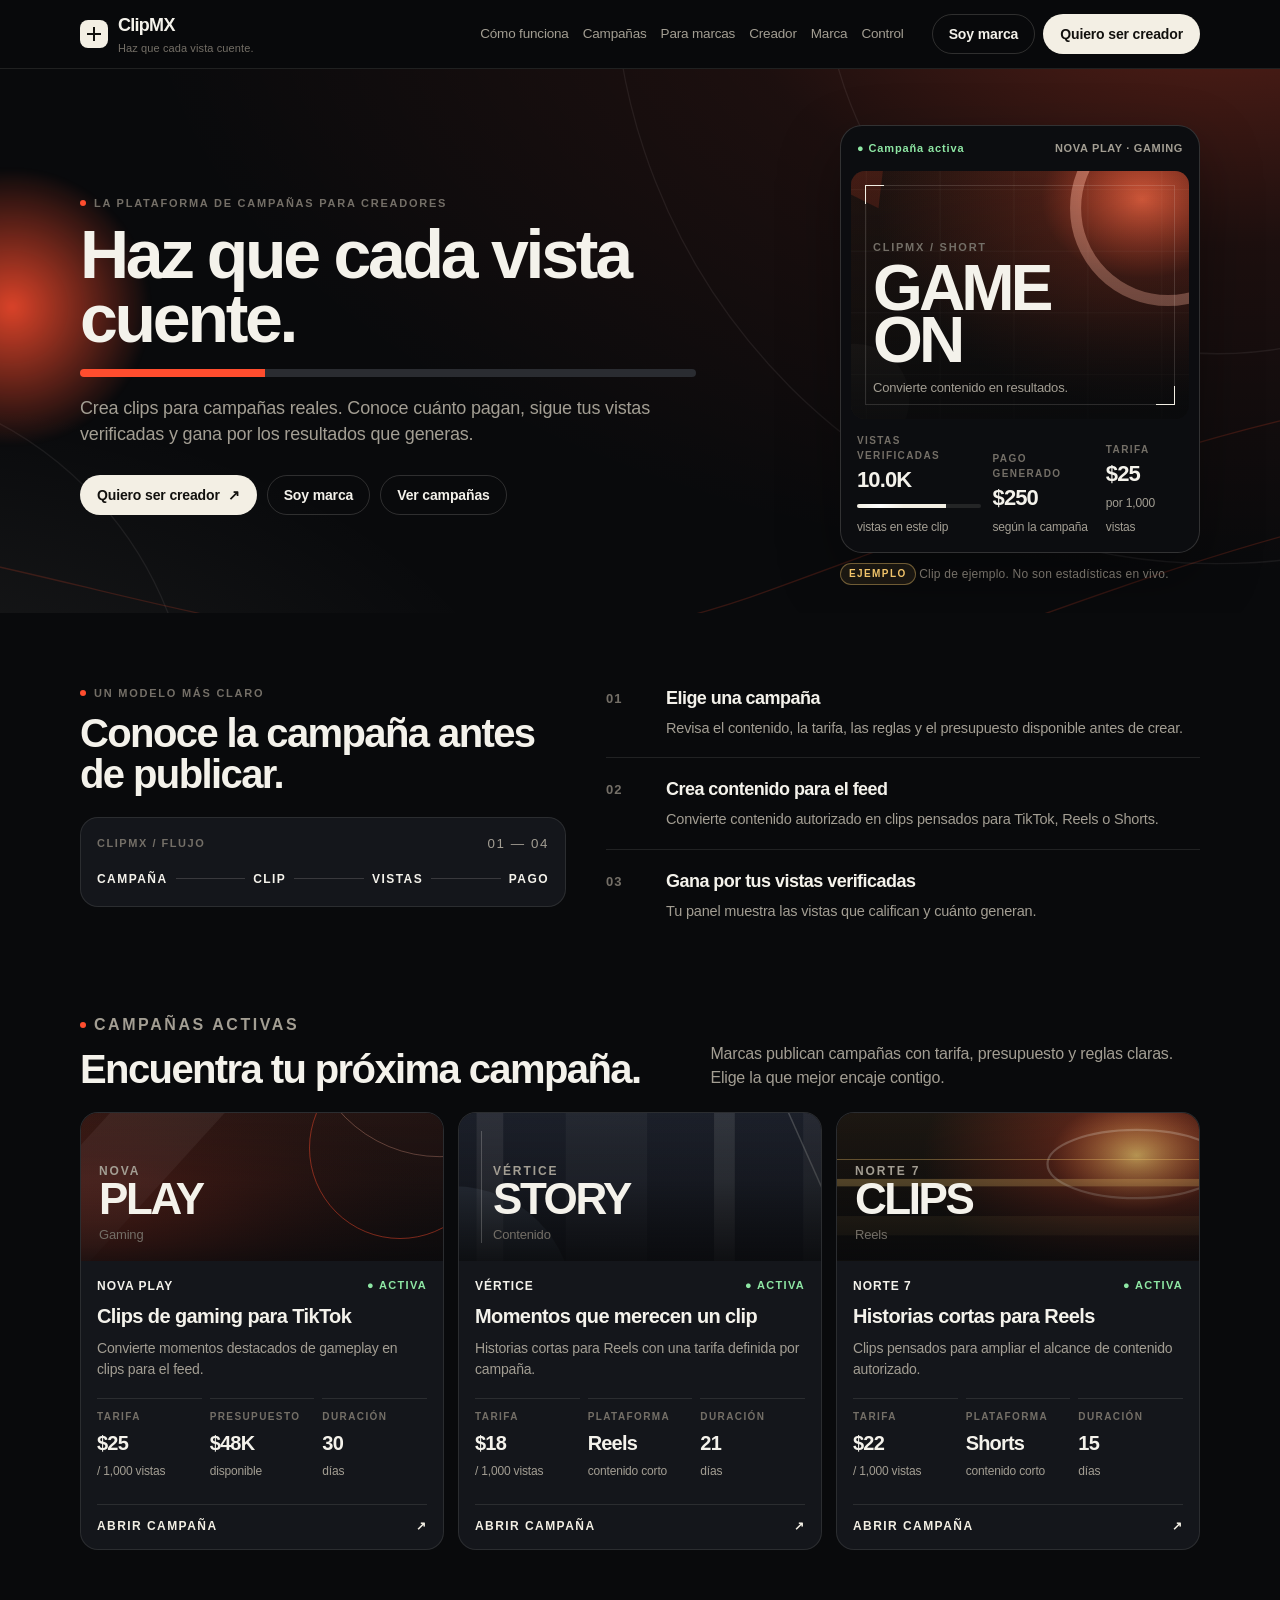
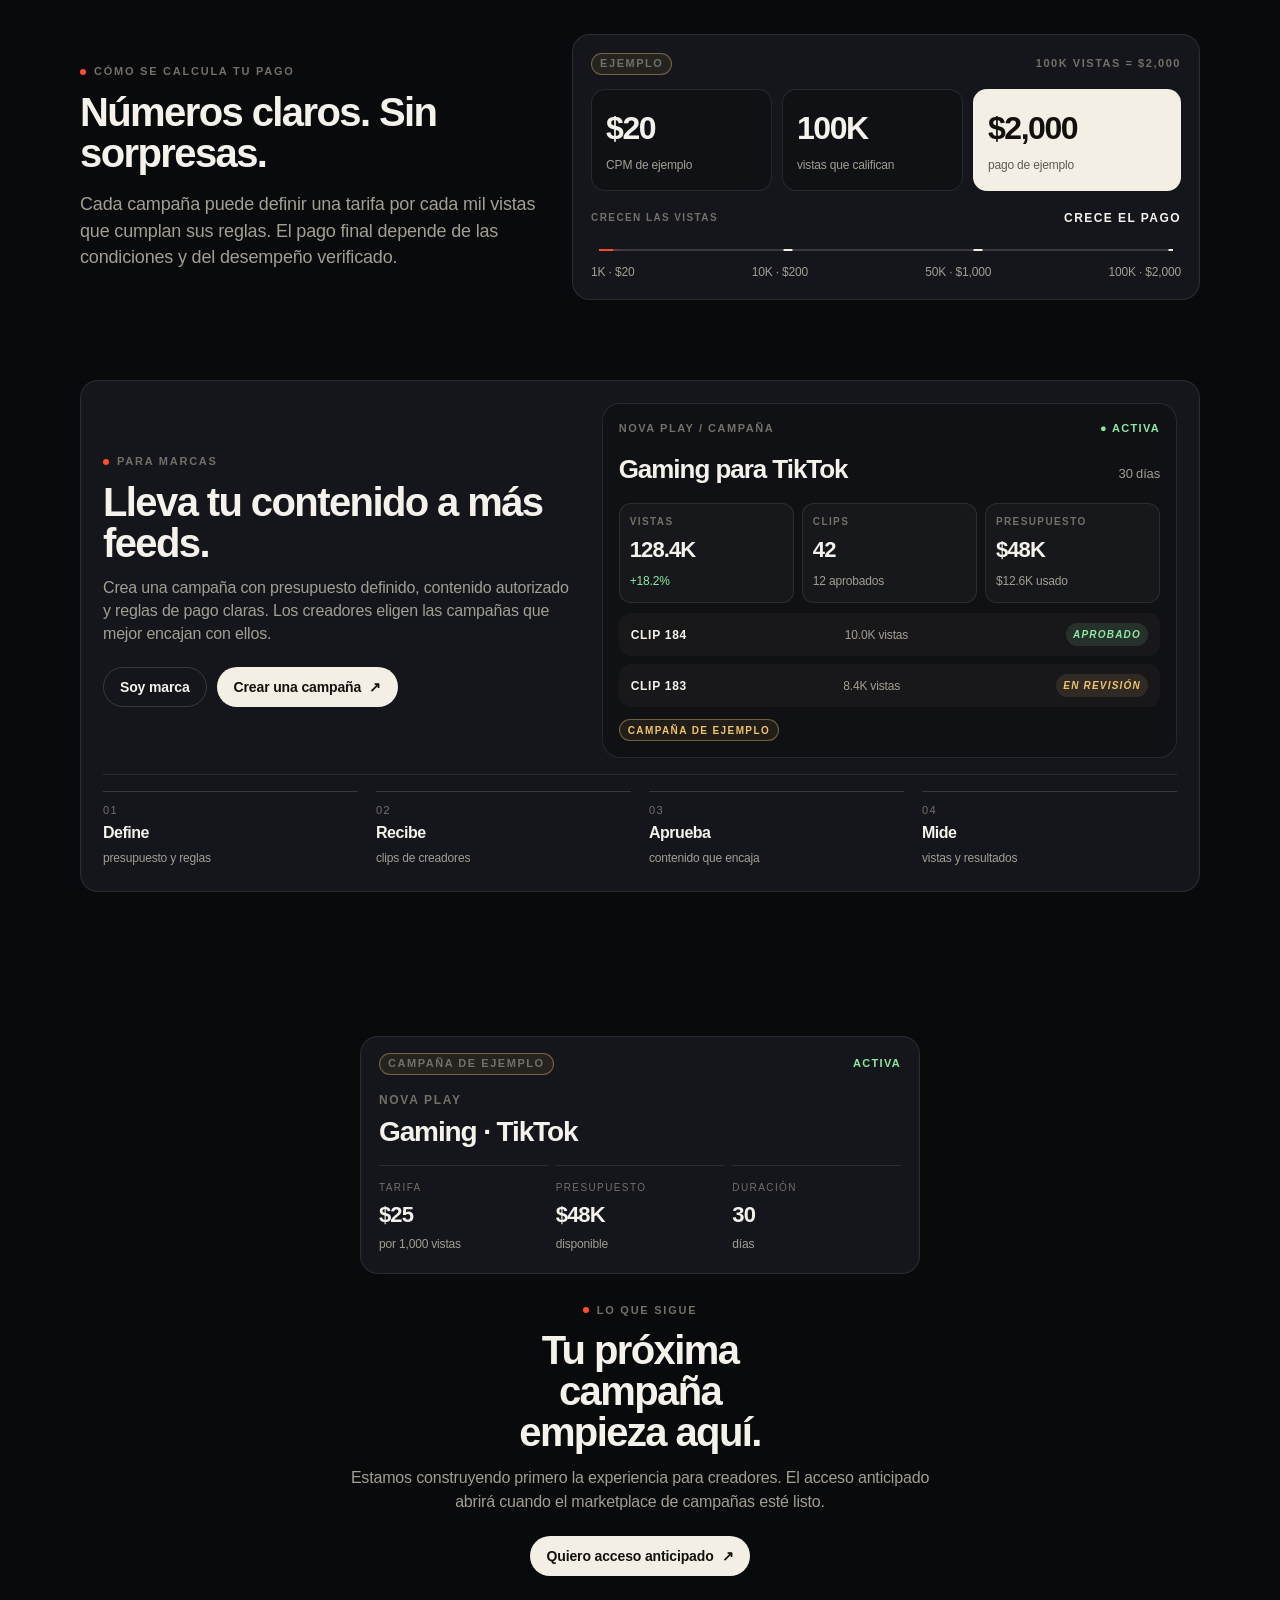
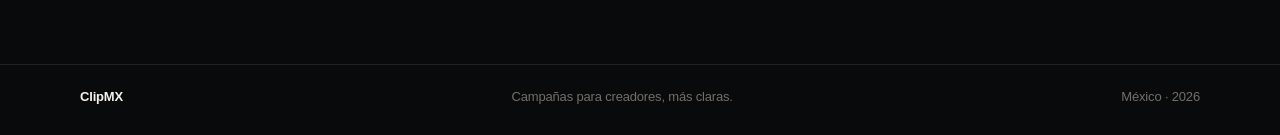
==== commit 2a48785a: "Separa el registro de creador y de marca, y el control del dueño ve plazos, vistas y retiros de este" ====
--- a/index.html
+++ b/index.html
@@ -4,7 +4,7 @@
   <meta charset="utf-8">
   <meta name="viewport" content="width=device-width, initial-scale=1">
   <title>ClipMX | Haz que cada vista cuente</title>
-  <link rel="stylesheet" href="styles.css?v=7">
+  <link rel="stylesheet" href="styles.css?v=9">
 <style>
   .move-proof { height: 8px; border-radius: 99px; background: #2a2c31; overflow: hidden; margin: 18px 0 0; }
   .move-proof span { display: block; height: 100%; width: 30%; background: #ff4d2e; animation: proof 2.4s ease-in-out infinite; }
@@ -29,8 +29,12 @@
         <a href="#brands">Para marcas</a>
         <a href="creador.html">Creador</a>
         <a href="marca.html">Marca</a>
+        <a href="control.html">Control</a>
       </nav>
-      <a class="btn btn-primary header-cta" href="creador.html#campanas">Quiero ser creador</a>
+      <div class="header-actions">
+        <a class="btn btn-ghost header-cta" href="registro.html?rol=marca">Soy marca</a>
+        <a class="btn btn-primary header-cta" href="registro.html?rol=creador">Quiero ser creador</a>
+      </div>
     </div>
   </header>
 
@@ -70,7 +74,8 @@
           <div class="move-proof" aria-hidden="true"><span></span></div>
           <p class="lead">Crea clips para campañas reales. Conoce cuánto pagan, sigue tus vistas verificadas y gana por los resultados que generas.</p>
           <div class="actions">
-            <a class="btn btn-primary" href="creador.html#campanas">Quiero ser creador <span>↗</span></a>
+            <a class="btn btn-primary" href="registro.html?rol=creador">Quiero ser creador <span>↗</span></a>
+            <a class="btn btn-ghost" href="registro.html?rol=marca">Soy marca</a>
             <a class="btn btn-ghost" href="#campaigns">Ver campañas</a>
           </div>
         </div>
@@ -365,7 +370,10 @@
             <p class="kicker"><i></i>Para marcas</p>
             <h2>Lleva tu contenido a más feeds.</h2>
             <p class="lead">Crea una campaña con presupuesto definido, contenido autorizado y reglas de pago claras. Los creadores eligen las campañas que mejor encajan con ellos.</p>
-            <a class="btn btn-primary" href="crear-campana.html">Crear una campaña <span>↗</span></a>
+            <div class="actions">
+              <a class="btn btn-ghost" href="registro.html?rol=marca">Soy marca</a>
+              <a class="btn btn-primary" href="crear-campana.html">Crear una campaña <span>↗</span></a>
+            </div>
           </div>
           <div class="mini" aria-label="Campaña de ejemplo de NOVA PLAY">
             <div class="mini-top">
--- a/styles.css
+++ b/styles.css
@@ -168,7 +168,7 @@
   gap: 48px;
   align-items: center;
 }
-.actions { display: flex; gap: 10px; margin-top: 28px; }
+.actions { display: flex; gap: 10px; margin-top: 28px; flex-wrap: wrap; }
 
 .film {
   justify-self: end;
@@ -1074,3 +1074,28 @@
 #mis-clips, #inbox { display: flex; flex-direction: column; gap: 12px; margin-top: 14px; }
 .clip-row { display: flex; justify-content: space-between; gap: 12px; align-items: center; }
 .clip-row a { color: var(--paper); word-break: break-all; }
+
+.clip-player { width: 100%; max-height: 360px; background: #000; border-radius: 12px; margin-top: 8px; }
+.form-card .field input[type=file] { padding: 10px 0; }
+
+.header-actions { display: flex; align-items: center; gap: 8px; flex: 0 0 auto; }
+.header-actions .header-cta { margin-left: 0; }
+.role-banner { margin: 0 0 16px; }
+.role-banner a { text-decoration: underline; }
+.reg-grid { display: grid; grid-template-columns: 1fr 1fr; gap: 16px; margin-top: 22px; }
+.reg-pick { display: block; width: 100%; text-align: left; padding: 18px; cursor: pointer; color: inherit; }
+.reg-pick h2 { font-size: 28px; margin: 6px 0; }
+.reg-pick p { color: var(--muted); margin-top: 6px; }
+.reg-pick.active { border-color: rgba(255, 77, 46, 0.7); }
+.brand-copy .actions { margin-top: 22px; }
+.brand-copy .actions .btn { margin-top: 0; }
+.stack { display: flex; flex-direction: column; gap: 12px; margin-top: 12px; }
+.clip-row { flex-wrap: wrap; }
+@media (max-width: 1100px) {
+  .site-header .wrap { height: auto; min-height: 68px; flex-wrap: wrap; padding: 10px 0; row-gap: 10px; }
+  .nav-links { flex-wrap: wrap; row-gap: 8px; }
+}
+@media (max-width: 860px) {
+  .reg-grid { grid-template-columns: 1fr; }
+}
+
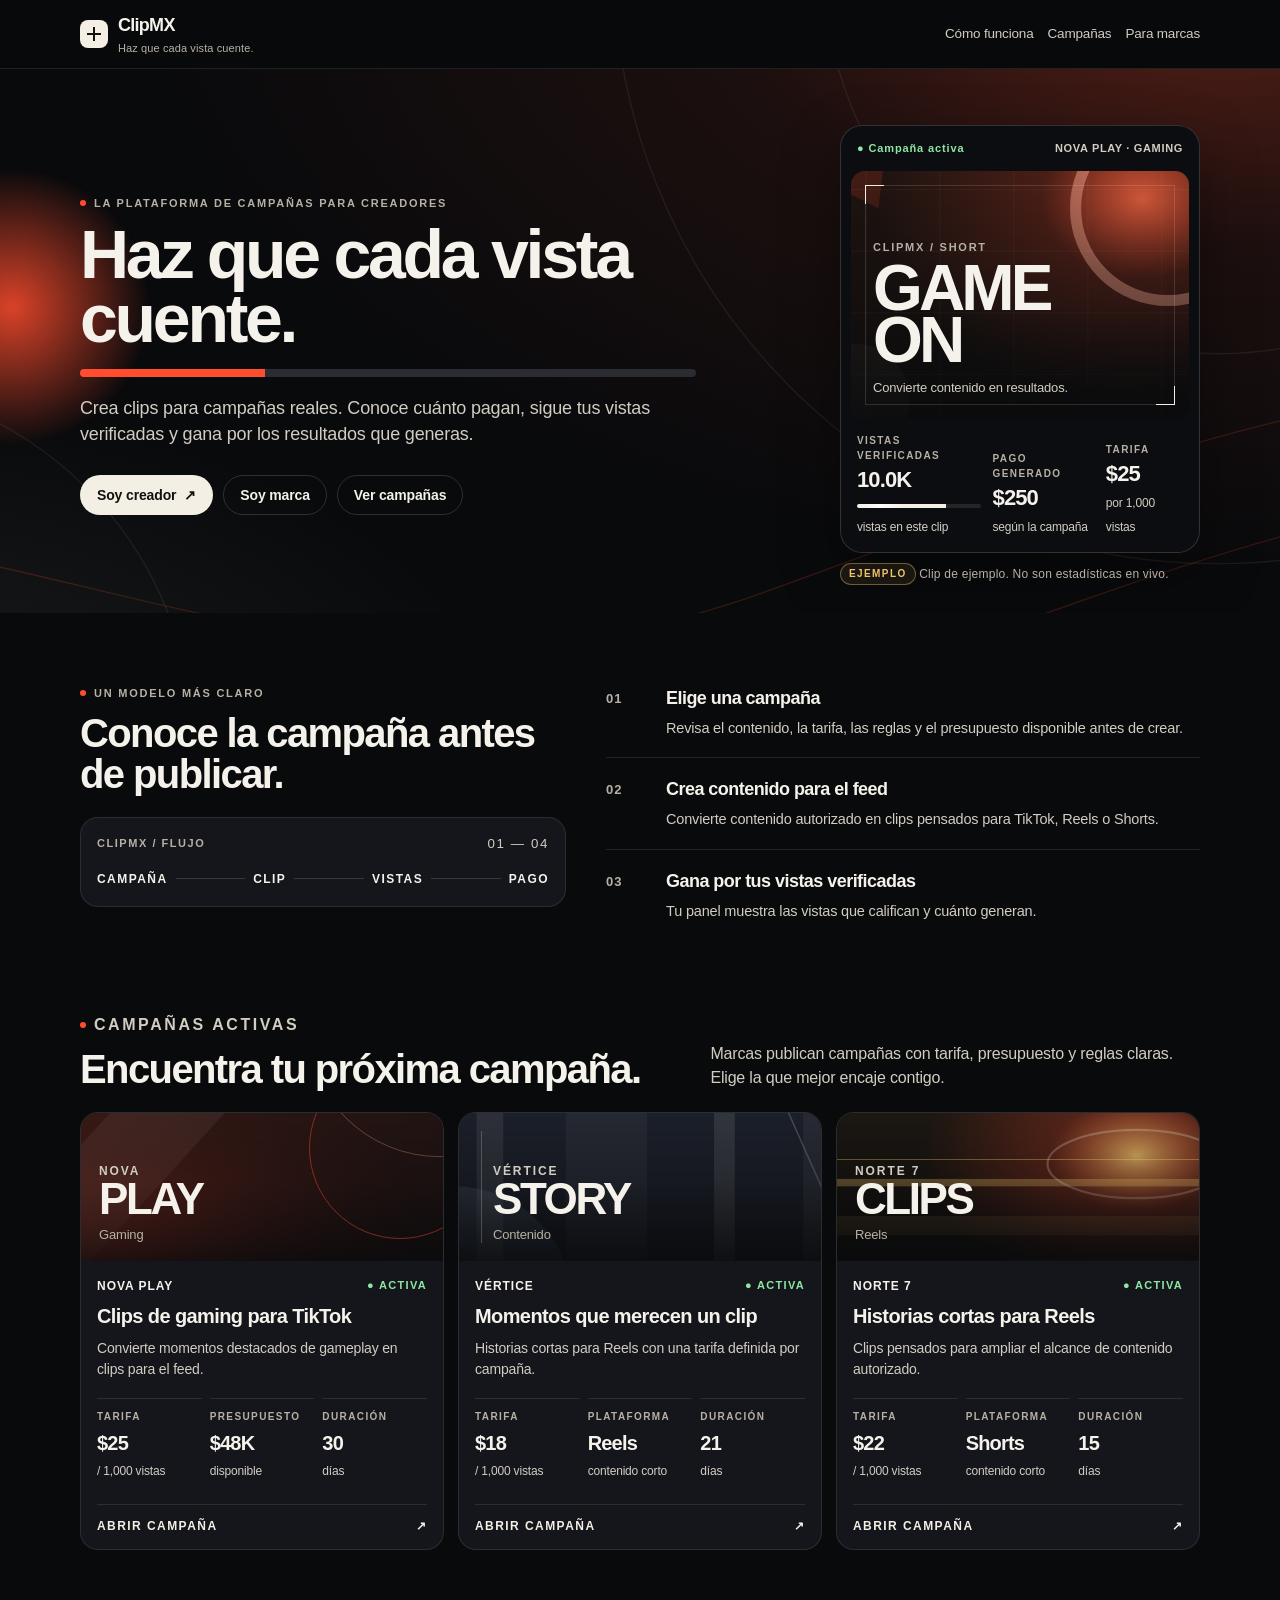
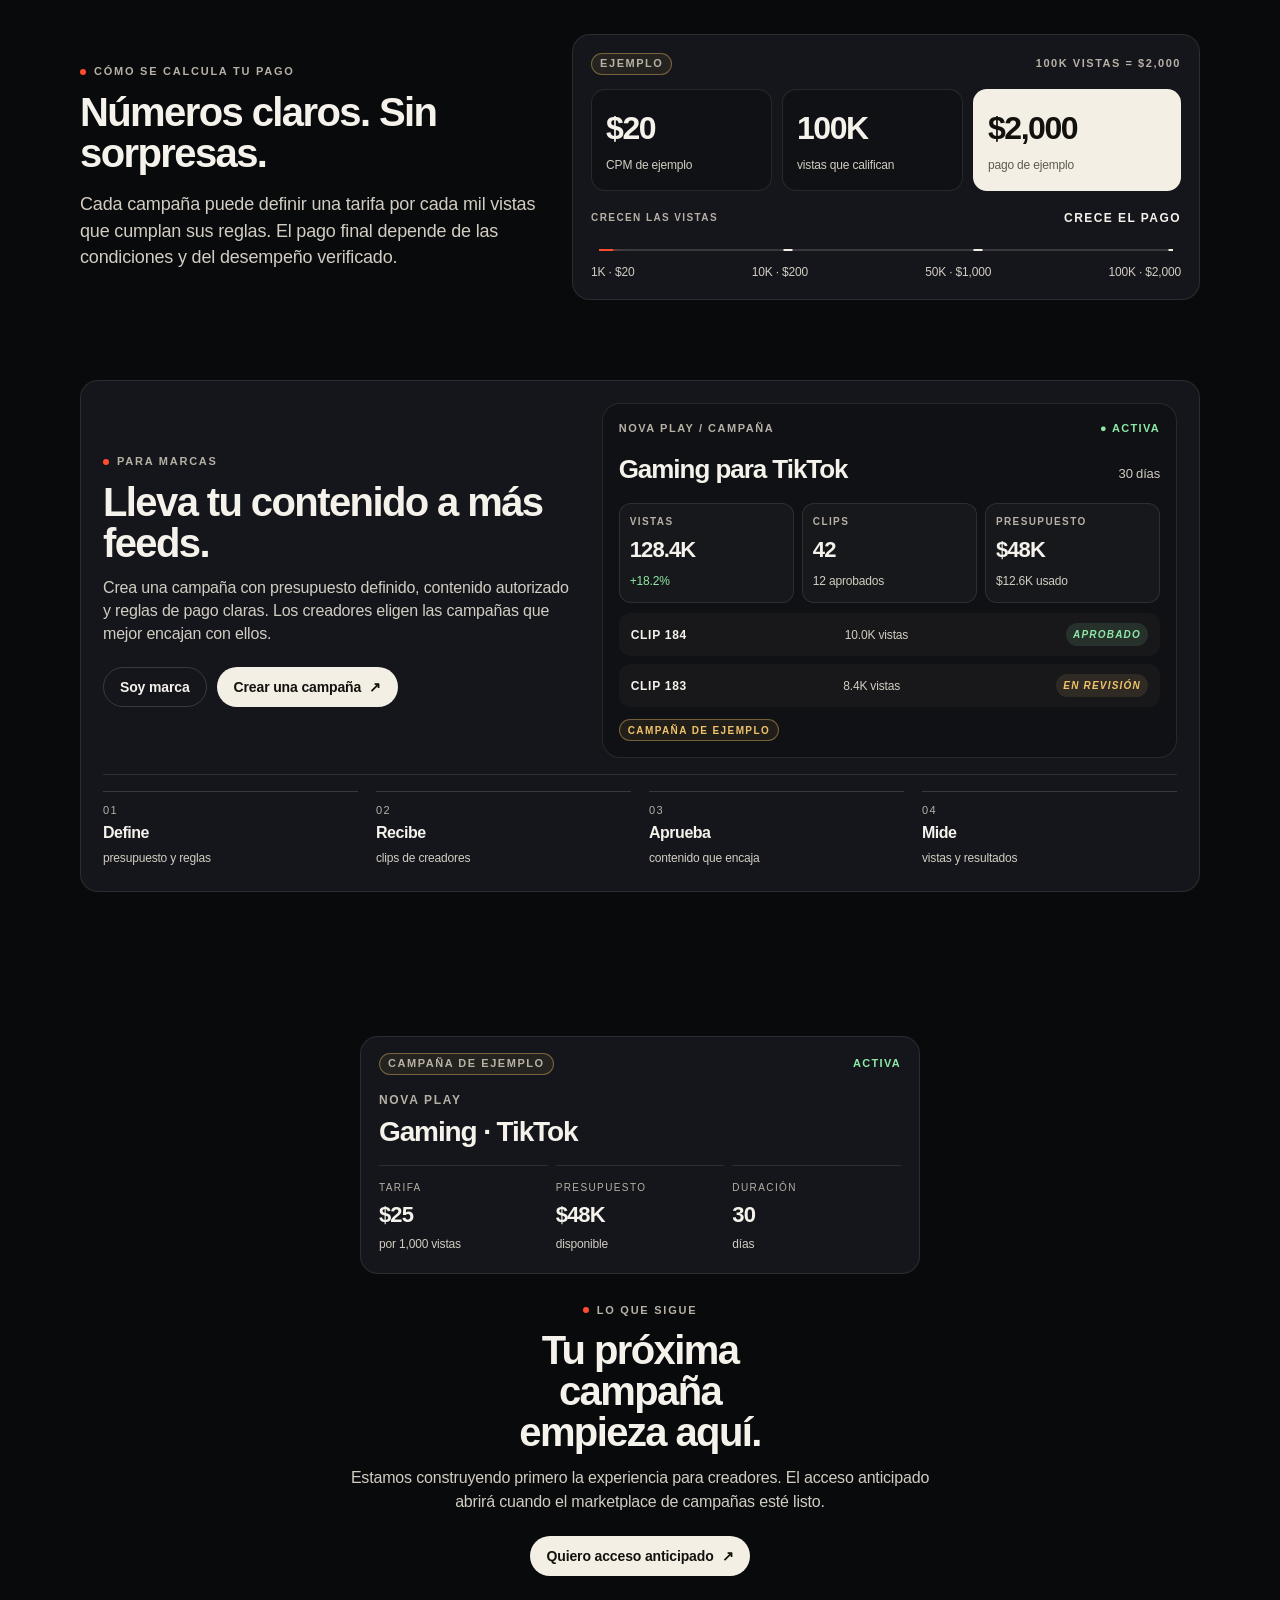
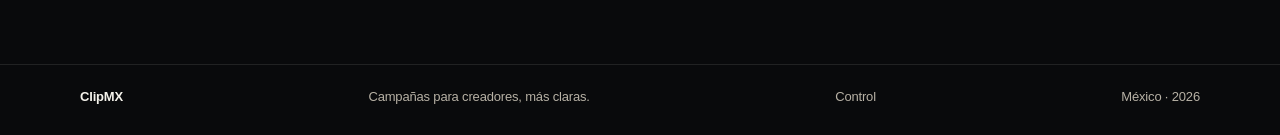
==== commit 34f6bf91: "Simplifica la navegación y aclara el texto secundario. Los botones Soy marca y Soy creador quedan so" ====
--- a/index.html
+++ b/index.html
@@ -4,7 +4,7 @@
   <meta charset="utf-8">
   <meta name="viewport" content="width=device-width, initial-scale=1">
   <title>ClipMX | Haz que cada vista cuente</title>
-  <link rel="stylesheet" href="styles.css?v=9">
+  <link rel="stylesheet" href="styles.css?v=10">
 <style>
   .move-proof { height: 8px; border-radius: 99px; background: #2a2c31; overflow: hidden; margin: 18px 0 0; }
   .move-proof span { display: block; height: 100%; width: 30%; background: #ff4d2e; animation: proof 2.4s ease-in-out infinite; }
@@ -27,14 +27,7 @@
         <a href="#how">Cómo funciona</a>
         <a href="#campaigns">Campañas</a>
         <a href="#brands">Para marcas</a>
-        <a href="creador.html">Creador</a>
-        <a href="marca.html">Marca</a>
-        <a href="control.html">Control</a>
       </nav>
-      <div class="header-actions">
-        <a class="btn btn-ghost header-cta" href="registro.html?rol=marca">Soy marca</a>
-        <a class="btn btn-primary header-cta" href="registro.html?rol=creador">Quiero ser creador</a>
-      </div>
     </div>
   </header>
 
@@ -74,7 +67,7 @@
           <div class="move-proof" aria-hidden="true"><span></span></div>
           <p class="lead">Crea clips para campañas reales. Conoce cuánto pagan, sigue tus vistas verificadas y gana por los resultados que generas.</p>
           <div class="actions">
-            <a class="btn btn-primary" href="registro.html?rol=creador">Quiero ser creador <span>↗</span></a>
+            <a class="btn btn-primary" href="registro.html?rol=creador">Soy creador <span>↗</span></a>
             <a class="btn btn-ghost" href="registro.html?rol=marca">Soy marca</a>
             <a class="btn btn-ghost" href="#campaigns">Ver campañas</a>
           </div>
@@ -437,6 +430,7 @@
     <div class="wrap">
       <strong>ClipMX</strong>
       <span>Campañas para creadores, más claras.</span>
+      <a href="control.html">Control</a>
       <span>México · 2026</span>
     </div>
   </footer>
--- a/styles.css
+++ b/styles.css
@@ -6,8 +6,8 @@
   --line: rgba(244, 242, 235, 0.1);
   --line-strong: rgba(244, 242, 235, 0.16);
   --text: #f4f2eb;
-  --muted: #a39e93;
-  --faint: #746f67;
+  --muted: #d2cdc2;
+  --faint: #b7b1a5;
   --ember: #ff4d2e;
   --good: #8ee7a4;
   --good-dim: rgba(142, 231, 164, 0.12);
@@ -986,6 +986,11 @@
   font: inherit;
 }
 .field textarea { min-height: 110px; resize: vertical; }
+.field input::placeholder,
+.field textarea::placeholder {
+  color: var(--muted);
+  opacity: 1;
+}
 .note {
   margin-top: 14px;
   color: var(--muted);
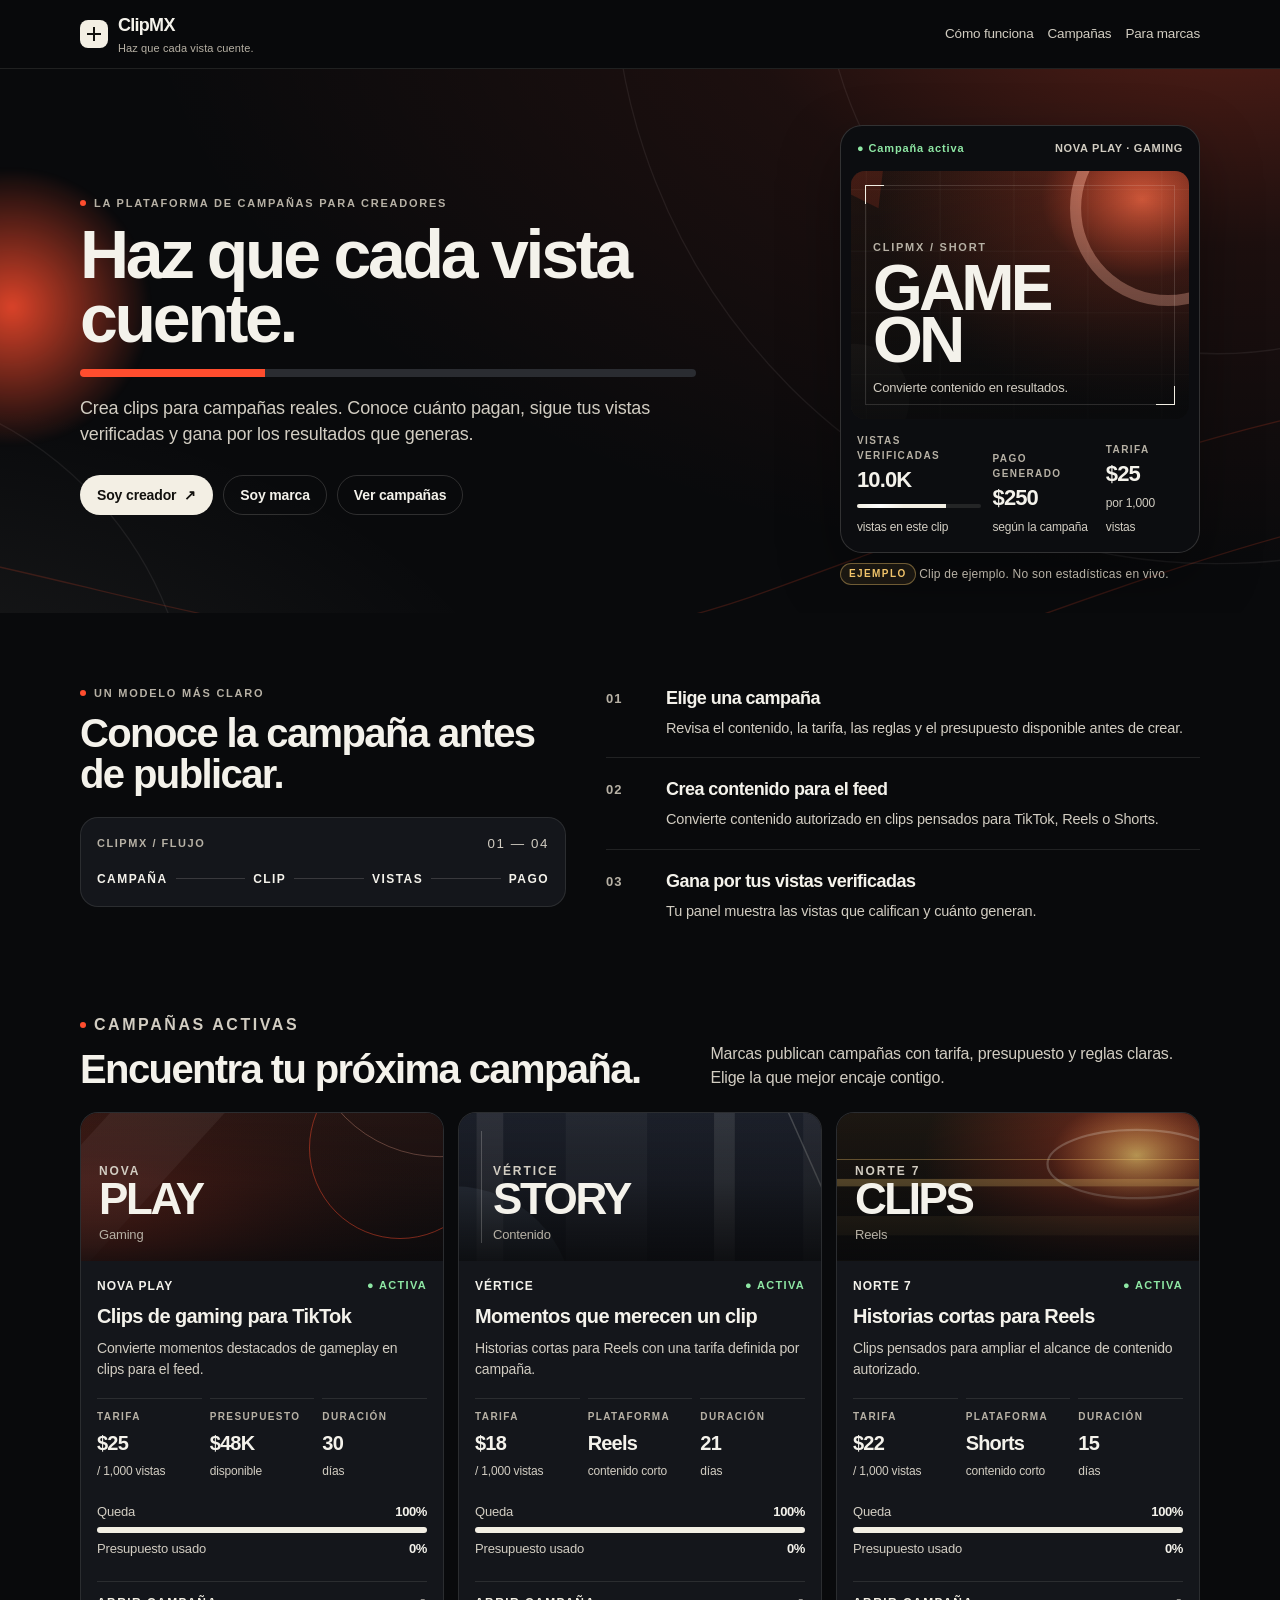
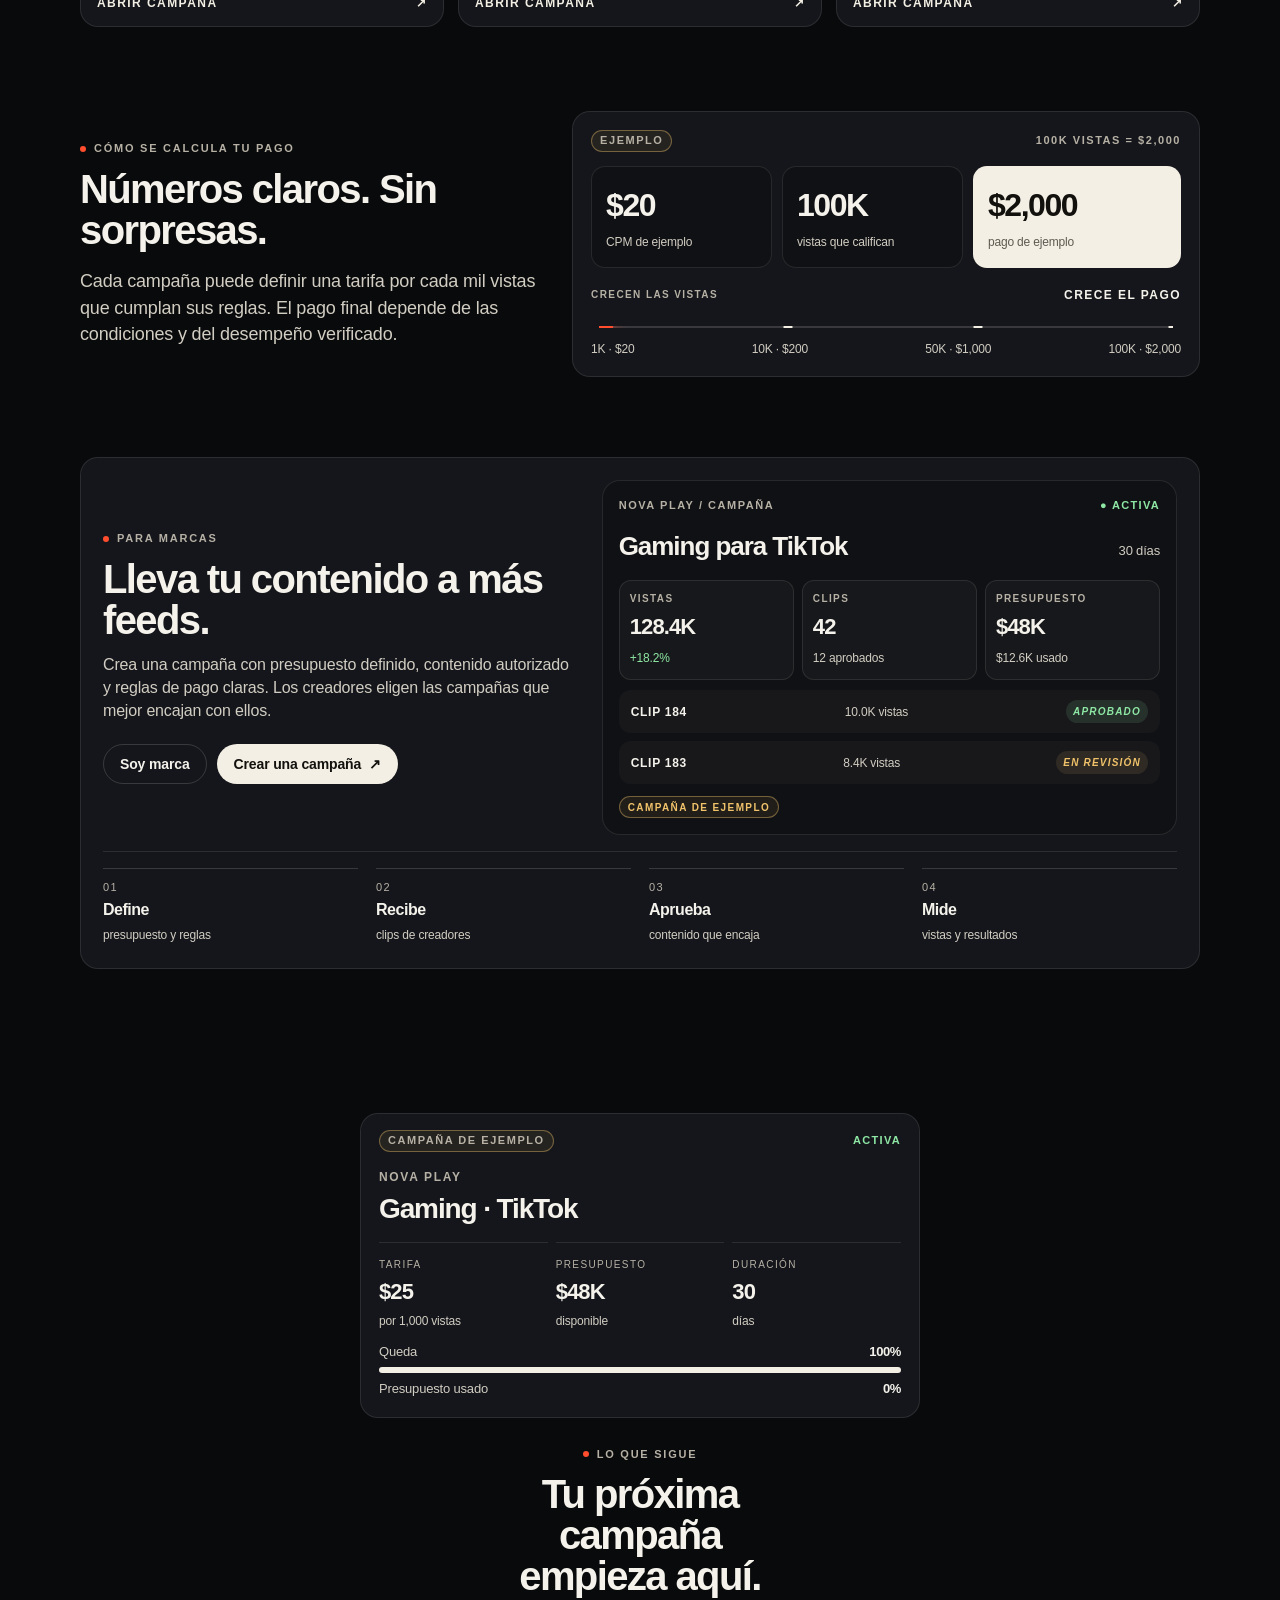
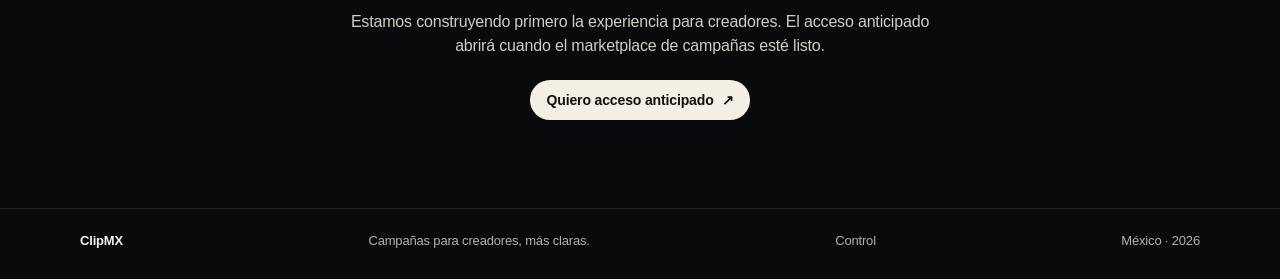
==== commit 0682cf41: "Muestra el porcentaje usado y el que queda del presupuesto, y centra las secciones del inicio bajo e" ====
--- a/index.html
+++ b/index.html
@@ -4,7 +4,7 @@
   <meta charset="utf-8">
   <meta name="viewport" content="width=device-width, initial-scale=1">
   <title>ClipMX | Haz que cada vista cuente</title>
-  <link rel="stylesheet" href="styles.css?v=10">
+  <link rel="stylesheet" href="styles.css?v=11">
 <style>
   .move-proof { height: 8px; border-radius: 99px; background: #2a2c31; overflow: hidden; margin: 18px 0 0; }
   .move-proof span { display: block; height: 100%; width: 30%; background: #ff4d2e; animation: proof 2.4s ease-in-out infinite; }
@@ -231,6 +231,11 @@
                 <div><small>PRESUPUESTO</small><strong>$48K</strong><span>disponible</span></div>
                 <div><small>DURACIÓN</small><strong>30</strong><span>días</span></div>
               </div>
+              <div class="pct-bar" data-budget="nova" data-kind="queda">
+            <div class="pct-bar-top"><span>Queda</span><b data-pct>100%</b></div>
+            <div class="meter" data-meter role="meter" aria-valuemin="0" aria-valuemax="100" aria-valuenow="100" aria-label="Queda 100% del presupuesto"><span style="width:100%"></span></div>
+            <div class="pct-bar-top pct-bar-sub"><span>Presupuesto usado</span><b data-pct-alt>0%</b></div>
+          </div>
               <span class="open-link"><span>ABRIR CAMPAÑA</span><b>↗</b></span>
             </div>
           </a>
@@ -272,6 +277,11 @@
                 <div><small>PLATAFORMA</small><strong>Reels</strong><span>contenido corto</span></div>
                 <div><small>DURACIÓN</small><strong>21</strong><span>días</span></div>
               </div>
+              <div class="pct-bar" data-budget="vertice" data-kind="queda">
+            <div class="pct-bar-top"><span>Queda</span><b data-pct>100%</b></div>
+            <div class="meter" data-meter role="meter" aria-valuemin="0" aria-valuemax="100" aria-valuenow="100" aria-label="Queda 100% del presupuesto"><span style="width:100%"></span></div>
+            <div class="pct-bar-top pct-bar-sub"><span>Presupuesto usado</span><b data-pct-alt>0%</b></div>
+          </div>
               <span class="open-link"><span>ABRIR CAMPAÑA</span><b>↗</b></span>
             </div>
           </a>
@@ -318,6 +328,11 @@
                 <div><small>PLATAFORMA</small><strong>Shorts</strong><span>contenido corto</span></div>
                 <div><small>DURACIÓN</small><strong>15</strong><span>días</span></div>
               </div>
+              <div class="pct-bar" data-budget="norte" data-kind="queda">
+            <div class="pct-bar-top"><span>Queda</span><b data-pct>100%</b></div>
+            <div class="meter" data-meter role="meter" aria-valuemin="0" aria-valuemax="100" aria-valuenow="100" aria-label="Queda 100% del presupuesto"><span style="width:100%"></span></div>
+            <div class="pct-bar-top pct-bar-sub"><span>Presupuesto usado</span><b data-pct-alt>0%</b></div>
+          </div>
               <span class="open-link"><span>ABRIR CAMPAÑA</span><b>↗</b></span>
             </div>
           </a>
@@ -417,6 +432,11 @@
             <div><small>PRESUPUESTO</small><strong>$48K</strong><span>disponible</span></div>
             <div><small>DURACIÓN</small><strong>30</strong><span>días</span></div>
           </div>
+          <div class="pct-bar" data-budget="nova" data-kind="queda">
+            <div class="pct-bar-top"><span>Queda</span><b data-pct>100%</b></div>
+            <div class="meter" data-meter role="meter" aria-valuemin="0" aria-valuemax="100" aria-valuenow="100" aria-label="Queda 100% del presupuesto"><span style="width:100%"></span></div>
+            <div class="pct-bar-top pct-bar-sub"><span>Presupuesto usado</span><b data-pct-alt>0%</b></div>
+          </div>
         </article>
         <p class="kicker" style="justify-content:center"><i></i>Lo que sigue</p>
         <h2>Tu próxima campaña empieza aquí.</h2>
@@ -434,5 +454,6 @@
       <span>México · 2026</span>
     </div>
   </footer>
+  <script src="site.js?v=8"></script>
 </body>
 </html>
--- a/styles.css
+++ b/styles.css
@@ -282,6 +282,11 @@
 }
 
 .section { padding: 72px 0; }
+#how,
+#campaigns,
+#brands {
+  scroll-margin-top: calc(50vh - 38px);
+}
 .section-intro {
   display: grid;
   grid-template-columns: 0.9fr 1.1fr;
@@ -713,6 +718,24 @@
 .budget-top strong { font-variant-numeric: tabular-nums; letter-spacing: -0.03em; }
 .budget .fine, .review-ok span { color: var(--muted); font-size: 13px; }
 .budget .fine { display: block; margin-top: 8px; }
+.pct-bar { width: 100%; margin-top: 10px; }
+.pct-bar-top {
+  display: flex;
+  justify-content: space-between;
+  align-items: baseline;
+  gap: 10px;
+  font-size: 13px;
+}
+.pct-bar-top span { color: var(--muted); }
+.pct-bar-top b {
+  color: var(--text);
+  font-weight: 650;
+  font-variant-numeric: tabular-nums;
+  letter-spacing: -0.03em;
+}
+.pct-bar .meter { height: 6px; margin: 6px 0 0; }
+.pct-bar-sub { margin-top: 6px; }
+.budget .pct-bar { margin-top: 0; }
 
 .review-ok {
   display: flex;
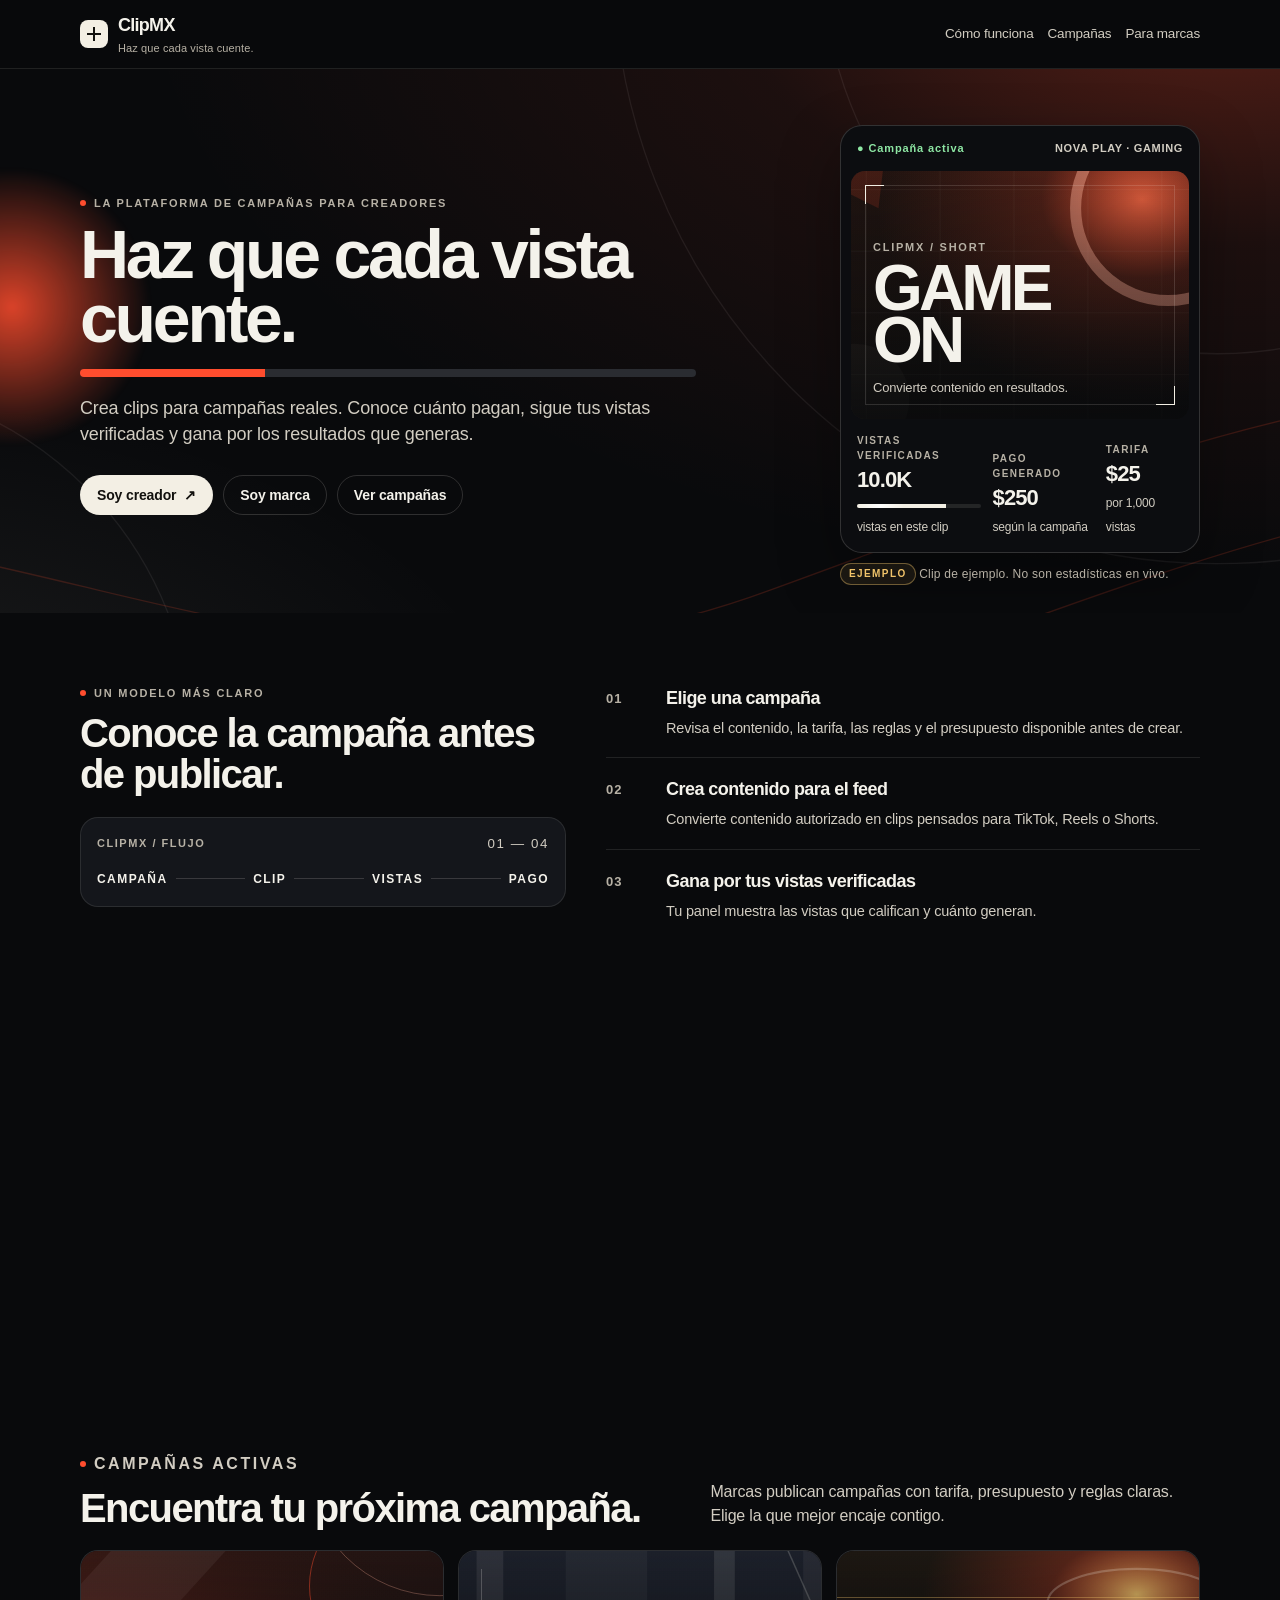
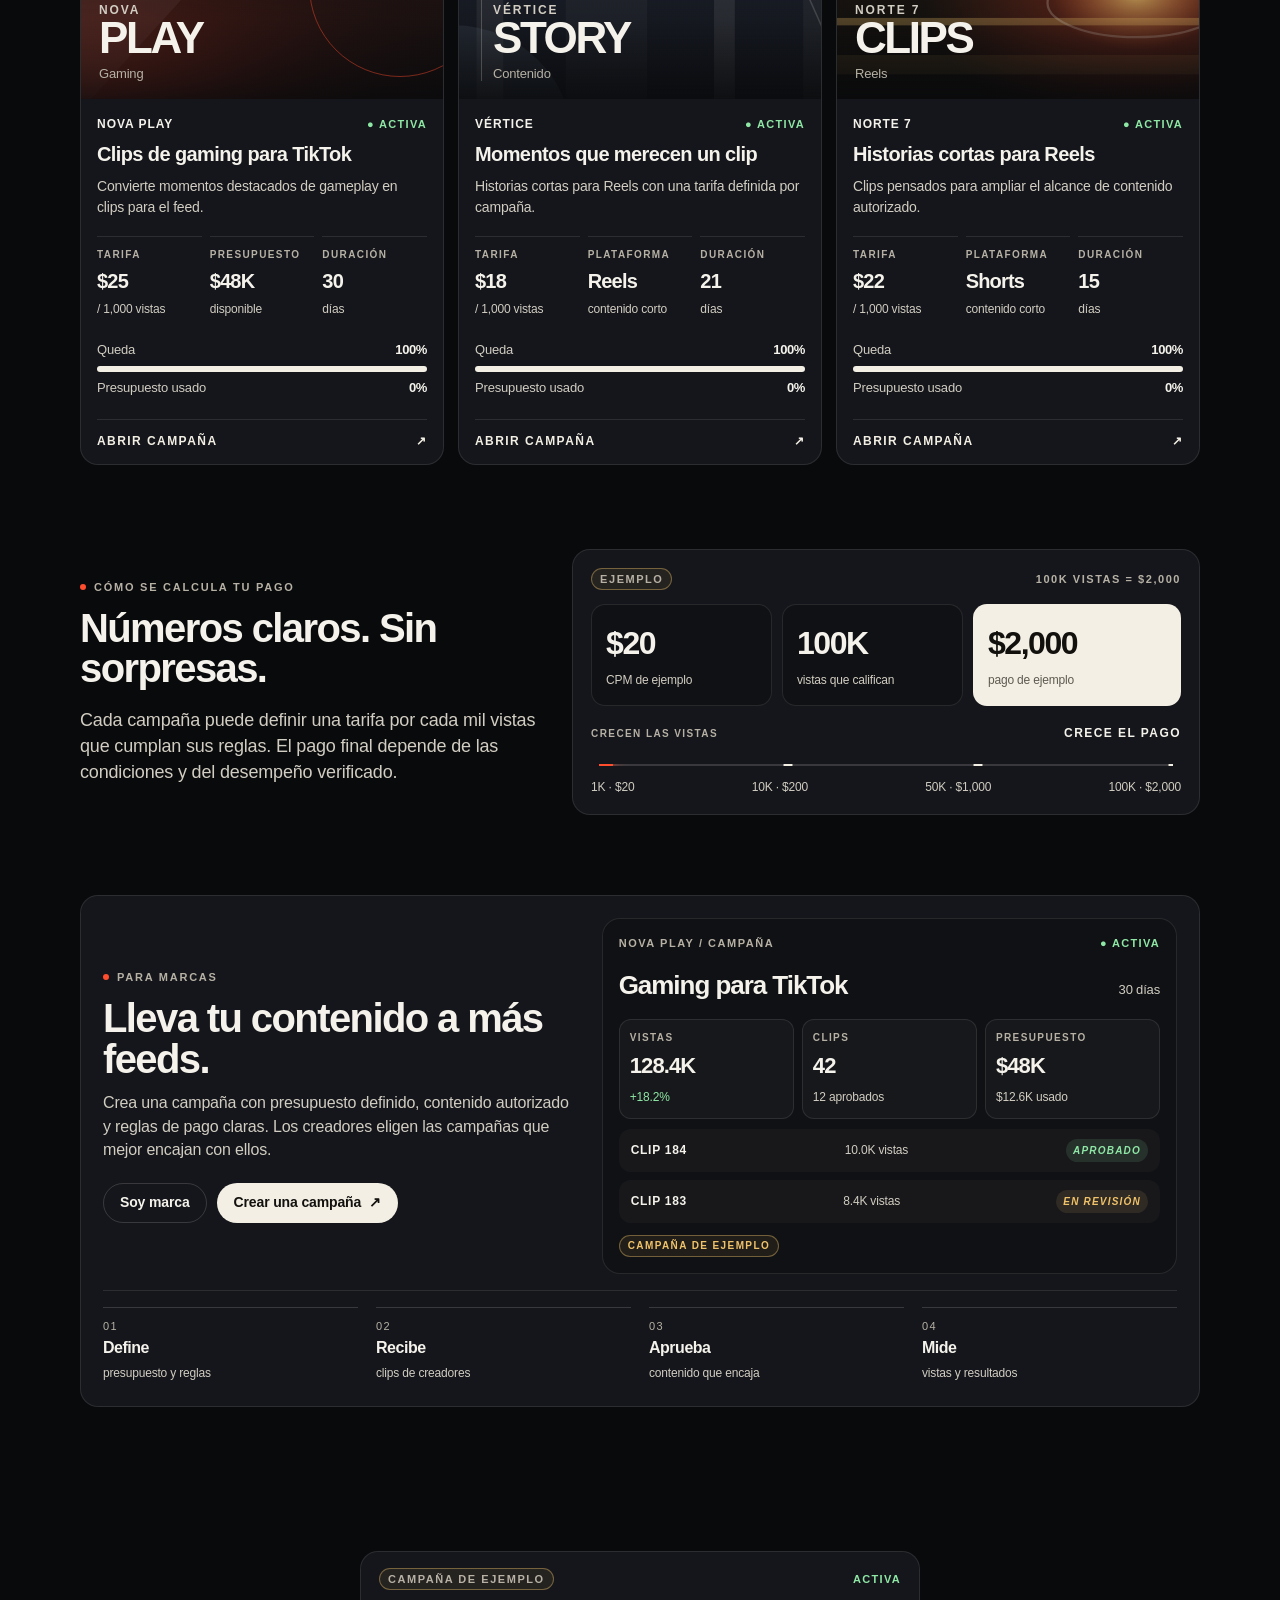
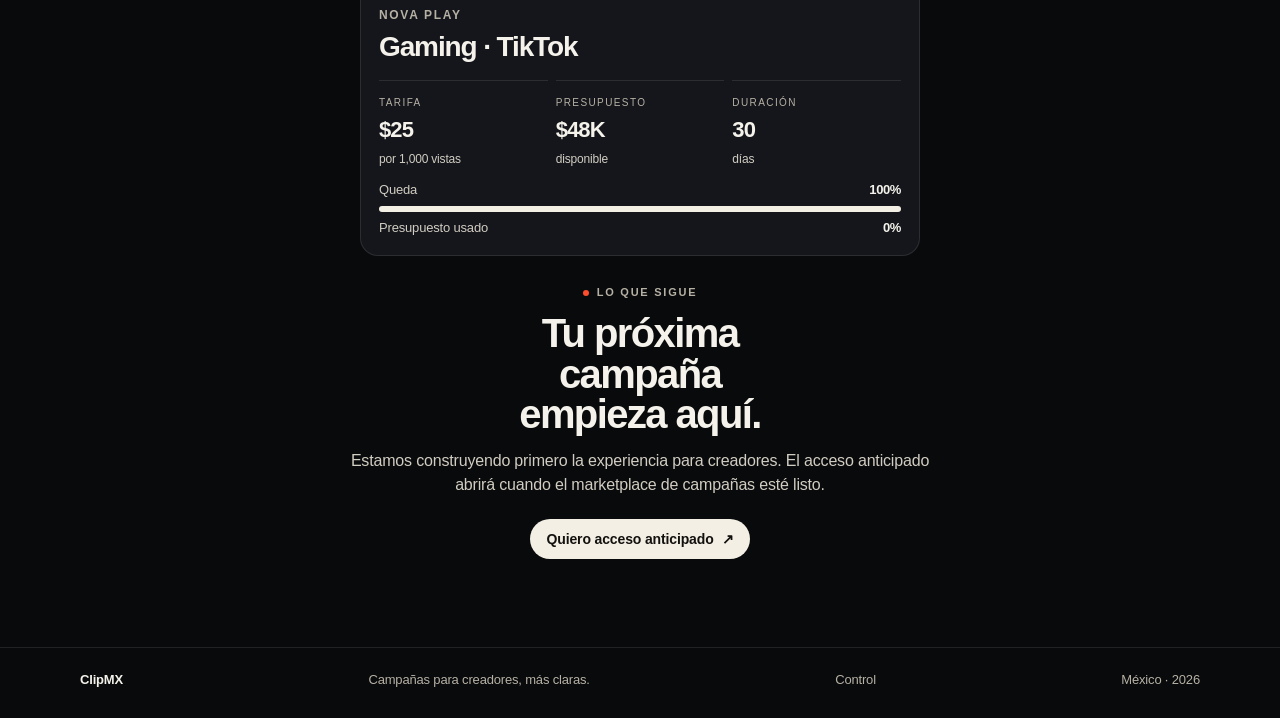
==== commit 78c453fe: "Evita que Cómo funciona baje hasta las tarjetas de campaña. El ancla se queda en el kicker, a 16px d" ====
--- a/index.html
+++ b/index.html
@@ -4,7 +4,7 @@
   <meta charset="utf-8">
   <meta name="viewport" content="width=device-width, initial-scale=1">
   <title>ClipMX | Haz que cada vista cuente</title>
-  <link rel="stylesheet" href="styles.css?v=11">
+  <link rel="stylesheet" href="styles.css?v=14">
 <style>
   .move-proof { height: 8px; border-radius: 99px; background: #2a2c31; overflow: hidden; margin: 18px 0 0; }
   .move-proof span { display: block; height: 100%; width: 30%; background: #ff4d2e; animation: proof 2.4s ease-in-out infinite; }
@@ -136,10 +136,10 @@
       </div>
     </section>
 
-    <section class="section" id="how">
+    <section class="section section-how">
       <div class="wrap section-intro">
         <div>
-          <p class="kicker"><i></i>Un modelo más claro</p>
+          <p class="kicker" id="how"><i></i>Un modelo más claro</p>
           <h2>Conoce la campaña antes de publicar.</h2>
           <div class="flow-card" aria-label="Flujo de ClipMX">
             <div class="flow-head">
@@ -180,11 +180,11 @@
       </div>
     </section>
 
-    <section class="section" id="campaigns" style="padding-top:0">
+    <section class="section" style="padding-top:0">
       <div class="wrap">
         <div class="split-head">
           <div>
-            <p class="kicker"><i></i>Campañas activas</p>
+            <p class="kicker" id="campaigns"><i></i>Campañas activas</p>
             <h2>Encuentra tu próxima campaña.</h2>
           </div>
           <p class="quiet">Marcas publican campañas con tarifa, presupuesto y reglas claras. Elige la que mejor encaje contigo.</p>
@@ -371,11 +371,11 @@
       </div>
     </section>
 
-    <section class="section" id="brands" style="padding-top:8px">
+    <section class="section" style="padding-top:8px">
       <div class="wrap panel brand-block">
         <div class="brand-grid">
           <div class="brand-copy">
-            <p class="kicker"><i></i>Para marcas</p>
+            <p class="kicker" id="brands"><i></i>Para marcas</p>
             <h2>Lleva tu contenido a más feeds.</h2>
             <p class="lead">Crea una campaña con presupuesto definido, contenido autorizado y reglas de pago claras. Los creadores eligen las campañas que mejor encajan con ellos.</p>
             <div class="actions">
@@ -454,6 +454,6 @@
       <span>México · 2026</span>
     </div>
   </footer>
-  <script src="site.js?v=8"></script>
+  <script src="site.js?v=11"></script>
 </body>
 </html>
--- a/styles.css
+++ b/styles.css
@@ -19,10 +19,18 @@
   --max: 1120px;
   --radius: 18px;
   --shadow: 0 24px 60px rgba(0, 0, 0, 0.35);
+  --header-h: 69px;
 }
 
 * { box-sizing: border-box; }
-html { background: var(--bg); color-scheme: dark; }
+html { background: var(--bg); color-scheme: dark; scroll-padding-top: calc(var(--header-h) + 16px); }
+#how, #campaigns, #brands { scroll-margin-top: 0; }
+/* #how is the kicker, 72px below the section top. Filling the viewport
+   from that kicker keeps Campañas at the bottom instead of mid-screen. */
+.section-how {
+  box-sizing: border-box;
+  min-height: calc(100vh - var(--header-h) + 8px);
+}
 body {
   margin: 0;
   min-height: 100vh;
@@ -282,11 +290,6 @@
 }
 
 .section { padding: 72px 0; }
-#how,
-#campaigns,
-#brands {
-  scroll-margin-top: calc(50vh - 38px);
-}
 .section-intro {
   display: grid;
   grid-template-columns: 0.9fr 1.1fr;
@@ -1123,6 +1126,12 @@
   .site-header .wrap { height: auto; min-height: 68px; flex-wrap: wrap; padding: 10px 0; row-gap: 10px; }
   .nav-links { flex-wrap: wrap; row-gap: 8px; }
 }
+@media (max-width: 546px) {
+  :root { --header-h: 96px; }
+}
+@media (max-width: 342px) {
+  :root { --header-h: 124px; }
+}
 @media (max-width: 860px) {
   .reg-grid { grid-template-columns: 1fr; }
 }
